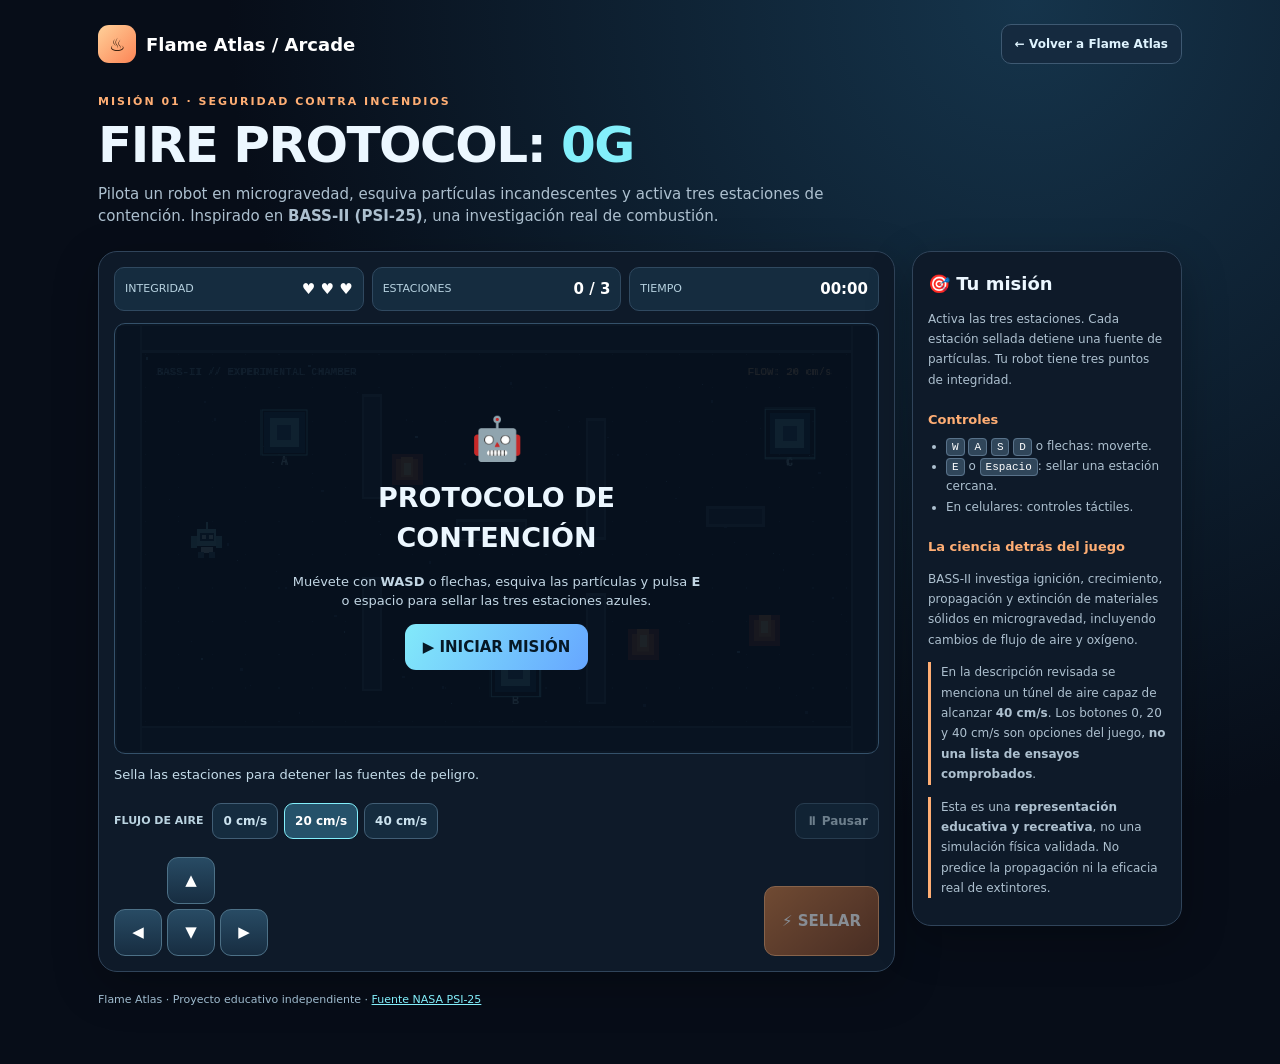
==== fire-protocol.html @ fd3fb76e "Add standalone Fire Protocol 0G pixel-art game inspired by BASS-II" ====
<!doctype html>
<html lang="es">
<head>
<meta charset="utf-8"><meta name="viewport" content="width=device-width,initial-scale=1">
<meta name="theme-color" content="#08121d">
<title>Fire Protocol: 0G · Flame Atlas</title>
<style>
:root{color-scheme:dark;--bg:#070d18;--p:#101e30;--border:#30445a;--c:#83effb;--o:#ffae74;--muted:#adc0cf}
*{box-sizing:border-box}body{margin:0;color:#ecf7ff;font:15px/1.5 system-ui,-apple-system,Segoe UI,sans-serif;background:radial-gradient(ellipse at 80% 0%,#15344b,#070d18 55%)}
button,a{font:inherit}button{cursor:pointer}a{color:var(--c)}button:focus-visible,a:focus-visible{outline:3px solid var(--c);outline-offset:3px}
.wrap{max-width:1120px;margin:auto;padding:24px 18px 55px}.top{display:flex;align-items:center;justify-content:space-between;gap:14px;flex-wrap:wrap;margin-bottom:30px}
.brand{font-weight:900;font-size:18px;text-decoration:none;color:#fff}.brand b{display:inline-grid;place-items:center;width:38px;height:38px;margin-right:10px;border-radius:11px;background:linear-gradient(135deg,#ffd19a,#fc8455);color:#241306}
.back,.secondary{border:1px solid #3e5972;border-radius:10px;background:#152a3f;color:#dff4ff;text-decoration:none;font-size:12px;font-weight:750;padding:10px 13px}
.eyebrow{font-size:11px;color:var(--o);letter-spacing:2px;font-weight:800;text-transform:uppercase}
h1{font-size:clamp(31px,4.5vw,50px);letter-spacing:-1.5px;line-height:1.1;margin:7px 0 10px}h1 span{color:var(--c)}
.lead{color:var(--muted);max-width:780px;margin:0 0 23px}
.layout{display:grid;grid-template-columns:minmax(0,1fr) 270px;gap:17px;align-items:start}
.panel{background:#0e1a29;border:1px solid var(--border);border-radius:19px;padding:15px;box-shadow:0 14px 45px #0004;min-width:0}
.hud{display:grid;grid-template-columns:repeat(3,minmax(0,1fr));gap:8px;margin-bottom:12px}.stat{display:flex;justify-content:space-between;gap:7px;align-items:center;border:1px solid #304960;background:#152c3f;border-radius:10px;padding:10px;font-size:11px;color:#b6d1df}.stat strong{font-size:15px;color:#fff}
.frame{position:relative;background:#070f1a;border-radius:11px;border:1px solid #34516a;overflow:hidden}
canvas{display:block;width:100%;height:auto;aspect-ratio:16/9;image-rendering:pixelated;touch-action:none}
.overlay{position:absolute;inset:0;display:grid;place-items:center;text-align:center;padding:16px;background:#06101de8;z-index:3}.overlay[hidden]{display:none}.overlay>div{max-width:410px}
.overlay h2{font-size:clamp(19px,3.3vw,27px);margin:8px 0}.overlay p{font-size:13px;color:#c2d6e4}
.robot{font-size:42px}.primary{border:0;border-radius:11px;background:linear-gradient(120deg,#82eafa,#66a6ff);font-weight:900;color:#061825;padding:12px 18px}
.status{min-height:24px;margin:11px 0 5px;font-size:13px;color:#c4dcea}
.toolbar{display:flex;justify-content:space-between;gap:12px;flex-wrap:wrap;margin-top:14px}.toolbar>div{display:flex;align-items:center;gap:6px;flex-wrap:wrap}.toolbar b{font-size:11px;margin-right:3px;color:#bad3e0}
.preset{border:1px solid #415e75;border-radius:9px;color:#cce3ef;background:#152c3f;font-size:12px;padding:8px 10px;font-weight:750}
.preset[aria-pressed="true"]{border-color:var(--c);background:#25526a;color:#fff}
.preset:disabled{opacity:.5}
.controls{display:flex;align-items:end;justify-content:space-between;gap:12px;margin-top:18px}
.pad{display:grid;grid-template-columns:repeat(3,48px);grid-template-rows:repeat(2,47px);gap:5px}.pad button,.seal{border:1px solid #4d7187;border-radius:11px;color:#fff;background:linear-gradient(#284b64,#172d41);font-weight:900;touch-action:none;user-select:none;-webkit-user-select:none}
.pad button.pressed{background:#327790}.pad [data-dir=up]{grid-column:2;grid-row:1}.pad [data-dir=left]{grid-column:1;grid-row:2}.pad [data-dir=down]{grid-column:2;grid-row:2}.pad [data-dir=right]{grid-column:3;grid-row:2}
.seal{width:115px;height:70px;background:linear-gradient(140deg,#d17b3d,#81401f);border-color:#fdab6e}.seal:disabled{opacity:.5}
.info h2{font-size:18px;margin:3px 0 11px}.info h3{font-size:13px;color:var(--o);margin:20px 0 5px}.info p,.info li{font-size:12px;color:var(--muted);line-height:1.7}.info ul{padding-left:18px;margin:6px 0}
kbd{background:#30465a;padding:2px 5px;border-radius:4px;border:1px solid #59728a;color:#fff;font:11px monospace}
.caution{border-left:3px solid var(--o);padding-left:10px}
footer{font-size:11px;color:#9fbbce;margin-top:20px}
dialog{width:min(92vw,560px);background:linear-gradient(160deg,#163249,#0b1b2b);border:1px solid #4a6881;border-radius:20px;box-shadow:0 20px 80px #000c;color:white;padding:26px;max-height:90vh;overflow:auto}
dialog::backdrop{background:#010611da}dialog h2{font-size:26px;margin:9px 0}dialog h3{font-size:15px;color:var(--c);margin:17px 0 6px}dialog p{font-size:13px;color:#c8dce8;line-height:1.65}
.tag{display:inline-block;background:#174f4b;border:1px solid #398d85;border-radius:8px;padding:5px 9px;color:#a4f2db;font-size:11px;font-weight:850}
.results{display:flex;flex-wrap:wrap;gap:7px;margin:14px 0}.results b{font-size:12px;border:1px solid #435f73;border-radius:9px;padding:8px 11px}
.actions{display:flex;flex-wrap:wrap;gap:8px;margin-top:20px}.actions a{border:1px solid #516e82;border-radius:10px;text-decoration:none;padding:10px 13px;font-size:12px;font-weight:750}
.disclaimer{font-size:11px!important;color:#9db7c7!important}
@media(max-width:870px){.layout{grid-template-columns:1fr}.info{display:block}}
@media(max-width:520px){.wrap{padding:15px 9px 30px}.panel{padding:8px;border-radius:11px}.stat{padding:7px;flex-wrap:wrap;font-size:10px}.stat strong{font-size:13px}.hud{gap:5px}.pad{grid-template-columns:repeat(3,45px);grid-template-rows:repeat(2,44px)}.seal{width:100px}.overlay p{font-size:11px}.overlay h2{font-size:20px}}
</style>
</head>
<body><div class="wrap">
<header class="top"><a class="brand" href="index.html"><b>♨</b>Flame Atlas / Arcade</a><a class="back" href="index.html#inicio">← Volver a Flame Atlas</a></header>
<div class="eyebrow">Misión 01 · Seguridad contra incendios</div>
<h1>FIRE PROTOCOL: <span>0G</span></h1>
<p class="lead">Pilota un robot en microgravedad, esquiva partículas incandescentes y activa tres estaciones de contención. Inspirado en <strong>BASS-II (PSI-25)</strong>, una investigación real de combustión.</p>
<div class="layout">
  <section class="panel" aria-label="Juego Fire Protocol 0G">
    <div class="hud"><div class="stat">INTEGRIDAD <strong id="hp">♥ ♥ ♥</strong></div><div class="stat">ESTACIONES <strong id="count">0 / 3</strong></div><div class="stat">TIEMPO <strong id="timer">00:00</strong></div></div>
    <div class="frame">
      <canvas id="scene" width="640" height="360" role="img" aria-label="Mapa pixel art de una cámara espacial con estaciones, robot y peligros"></canvas>
      <div class="overlay" id="intro"><div><div class="robot" aria-hidden="true">🤖</div><h2>PROTOCOLO DE CONTENCIÓN</h2><p>Muévete con <b>WASD</b> o flechas, esquiva las partículas y pulsa <b>E</b> o espacio para sellar las tres estaciones azules.</p><button class="primary" id="start">▶ INICIAR MISIÓN</button></div></div>
      <div class="overlay" id="pauseScreen" hidden><div><h2>MISIÓN EN PAUSA</h2><p>Tu robot está a salvo mientras decides la próxima ruta.</p><button class="primary" id="resume">▶ CONTINUAR</button></div></div>
    </div>
    <p class="status" id="message" role="status" aria-live="polite">Busca las estaciones luminosas.</p>
    <div class="toolbar"><div><b>FLUJO DE AIRE</b><button class="preset" data-flow="0" aria-pressed="false">0 cm/s</button><button class="preset" data-flow="20" aria-pressed="true">20 cm/s</button><button class="preset" data-flow="40" aria-pressed="false">40 cm/s</button></div><button class="preset" id="pauseButton" disabled>⏸ Pausar</button></div>
    <div class="controls"><div class="pad" aria-label="Controles de movimiento"><button data-dir="up" aria-label="Arriba">▲</button><button data-dir="left" aria-label="Izquierda">◀</button><button data-dir="down" aria-label="Abajo">▼</button><button data-dir="right" aria-label="Derecha">▶</button></div><button class="seal" id="sealButton" disabled>⚡ SELLAR</button></div>
  </section>
  <aside class="panel info">
    <h2>🎯 Tu misión</h2><p>Activa las tres estaciones. Cada estación sellada detiene una fuente de partículas. Tu robot tiene tres puntos de integridad.</p>
    <h3>Controles</h3><ul><li><kbd>W</kbd> <kbd>A</kbd> <kbd>S</kbd> <kbd>D</kbd> o flechas: moverte.</li><li><kbd>E</kbd> o <kbd>Espacio</kbd>: sellar una estación cercana.</li><li>En celulares: controles táctiles.</li></ul>
    <h3>La ciencia detrás del juego</h3><p>BASS-II investiga ignición, crecimiento, propagación y extinción de materiales sólidos en microgravedad, incluyendo cambios de flujo de aire y oxígeno.</p>
    <p class="caution">En la descripción revisada se menciona un túnel de aire capaz de alcanzar <strong>40 cm/s</strong>. Los botones 0, 20 y 40 cm/s son opciones del juego, <strong>no una lista de ensayos comprobados</strong>.</p>
    <p class="caution">Esta es una <strong>representación educativa y recreativa</strong>, no una simulación física validada. No predice la propagación ni la eficacia real de extintores.</p>
  </aside>
</div>
<footer>Flame Atlas · Proyecto educativo independiente · <a href="https://psi.nasa.gov/physci/repo/data/investigations/PSI-25" target="_blank" rel="noopener noreferrer">Fuente NASA PSI-25</a></footer>
</div>
<dialog id="endCard" aria-labelledby="endTitle">
  <span class="tag">INVESTIGACIÓN DE BASE · NASA PSI-25</span>
  <h2 id="endTitle">¡Misión completada!</h2><p id="endMessage"></p><div class="results" id="stats"></div>
  <h3>🔬 BASS-II · Burning and Suppression of Solids – II</h3>
  <p id="objective">BASS-II estudia ignición, crecimiento, propagación y extinción de sólidos en microgravedad.</p>
  <h3>Condiciones documentadas</h3><p id="conditions">Las pruebas investigan el flujo de aire, la concentración de oxígeno y las características de los materiales.</p>
  <p class="disclaimer">Los comportamientos del juego son ilustrativos. Los textos científicos proceden de la ficha del proyecto, no de resultados numéricos de pruebas individuales.</p>
  <div class="actions"><button class="primary" id="again">↻ JUGAR DE NUEVO</button><a href="index.html#biblioteca">Biblioteca</a><a href="https://psi.nasa.gov/physci/repo/data/investigations/PSI-25" target="_blank" rel="noopener noreferrer">Investigación NASA ↗</a></div>
</dialog>
<script>
"use strict";
(()=>{
const $=id=>document.getElementById(id), canvas=$("scene"), c=canvas.getContext("2d"); c.imageSmoothingEnabled=false;
const stations=[{x:142,y:91,label:"A"},{x:336,y:292,label:"B"},{x:566,y:92,label:"C"}];
const vents=[{x:245,y:122,station:0},{x:443,y:269,station:1},{x:545,y:257,station:2}];
const walls=[
  {x:0,y:0,w:640,h:24},{x:0,y:337,w:640,h:23},{x:0,y:0,w:23,h:360},{x:617,y:0,w:23,h:360},
  {x:207,y:59,w:17,h:88},{x:207,y:212,w:17,h:96},
  {x:395,y:79,w:17,h:102},{x:395,y:226,w:17,h:93},
  {x:286,y:164,w:60,h:18},{x:496,y:153,w:49,h:17}
];
const stars=Array.from({length:75},(_,i)=>({x:26+(i*139)%586,y:28+(i*97)%306}));
const keys={up:false,down:false,left:false,right:false};
const keyMap={arrowup:"up",w:"up",arrowdown:"down",s:"down",arrowleft:"left",a:"left",arrowright:"right",d:"right"};
let mode="ready", flow=20, player, sealed, particles, hp, elapsed, immunity, spawnTick, last=0, frame=0, until=0;
function reset(){
 player={x:77,y:182,vx:0,vy:0};sealed=[false,false,false];particles=[];hp=3;elapsed=0;immunity=0;spawnTick=0;until=0;
 for(const key in keys)keys[key]=false;
 document.querySelectorAll("[data-dir]").forEach(b=>b.classList.remove("pressed"));
 updateHud();$("message").textContent="Sella las estaciones para detener las fuentes de peligro.";
}
function updateHud(){
 $("hp").textContent=("♥ ".repeat(hp)+"♡ ".repeat(3-hp)).trim();
 $("count").textContent=sealed.filter(Boolean).length+" / 3";
 const secs=Math.floor(elapsed/60);$("timer").textContent=String(Math.floor(secs/60)).padStart(2,"0")+":"+String(secs%60).padStart(2,"0");
}
function notify(s){$("message").textContent=s;until=elapsed+170;}
function begin(){
 reset();mode="playing";$("intro").hidden=true;$("pauseScreen").hidden=true;
 $("pauseButton").disabled=false;$("pauseButton").textContent="⏸ Pausar";$("sealButton").disabled=false;
 if($("endCard").open)$("endCard").close();
}
function togglePause(){
 if(mode==="playing"){mode="paused";$("pauseScreen").hidden=false;$("pauseButton").textContent="▶ Continuar";for(const key in keys)keys[key]=false;}
 else if(mode==="paused"){mode="playing";$("pauseScreen").hidden=true;$("pauseButton").textContent="⏸ Pausar";}
}
function nearest(){
 let idx=-1,best=1e9;
 stations.forEach((s,i)=>{if(sealed[i])return;const d=Math.hypot(player.x-s.x,player.y-s.y);if(d<best){idx=i;best=d;}});
 return best<38?idx:-1;
}
function activate(){
 if(mode!=="playing")return;
 const i=nearest();if(i<0){notify("Acércate a una estación azul y vuelve a pulsar SELLAR.");return;}
 sealed[i]=true;particles=particles.filter(p=>p.from!==i);
 notify("¡Estación "+stations[i].label+" sellada! Ya no genera partículas.");
 updateHud();if(sealed.every(Boolean))finish(true);
}
function finish(won){
 mode=won?"won":"lost";$("pauseButton").disabled=true;$("sealButton").disabled=true;
 $("endTitle").textContent=won?"¡Protocolo completado!":"Robot fuera de servicio";
 $("endMessage").textContent=won?"Has activado las tres estaciones y controlado las fuentes de peligro.":"La integridad del robot llegó a cero. Puedes volver a intentarlo, cambiar tu ruta y ajustar el flujo.";
 $("stats").replaceChildren();
 ["Estaciones "+sealed.filter(Boolean).length+"/3","Tiempo "+$("timer").textContent,"Integridad "+hp+"/3"].forEach(t=>{const b=document.createElement("b");b.textContent=t;$("stats").append(b);});
 $("endCard").showModal();
}
function touchesWall(x,y,r){
 return walls.some(w=>{const px=Math.max(w.x,Math.min(x,w.x+w.w)),py=Math.max(w.y,Math.min(y,w.y+w.h));return Math.hypot(x-px,y-py)<r;});
}
function hit(){
 if(immunity>0)return;
 hp--;immunity=115;notify("¡Daño! Esquiva las partículas naranja.");
 if(hp<=0){hp=0;updateHud();finish(false);}
}
function generate(){
 vents.forEach(v=>{if(sealed[v.station]||particles.length>=90)return;
 const a=Math.random()*6.283,speed=.4+Math.random()*.7;
 particles.push({x:v.x,y:v.y,vx:Math.cos(a)*speed,vy:Math.sin(a)*speed,t:170+Math.random()*80,from:v.station,r:2+Math.random()*2});
 });
}
function tick(dt){
 if(mode!=="playing")return;
 elapsed+=dt;frame+=dt;immunity=Math.max(0,immunity-dt);
 const ax=Number(keys.right)-Number(keys.left),ay=Number(keys.down)-Number(keys.up),norm=Math.hypot(ax,ay)||1;
 player.vx+=ax/norm*.38*dt;player.vy+=ay/norm*.38*dt;
 player.vx*=Math.pow(.90,dt);player.vy*=Math.pow(.90,dt);
 const v=Math.hypot(player.vx,player.vy);
 if(v>3.7){player.vx*=3.7/v;player.vy*=3.7/v;}
 const nx=player.x+player.vx*dt,ny=player.y+player.vy*dt;
 if(!touchesWall(nx,player.y,9))player.x=nx;else player.vx*=-.12;
 if(!touchesWall(player.x,ny,9))player.y=ny;else player.vy*=-.12;
 spawnTick+=dt;if(spawnTick>=29){spawnTick-=29;generate();}
 const drift=flow/40;
 particles=particles.filter(p=>p.t>0);
 particles.forEach(p=>{
   p.vx=Math.min(2.4,p.vx+drift*.005*dt);
   let nx=p.x+(p.vx+drift*.58)*dt,ny=p.y+p.vy*dt;
   if(touchesWall(nx,p.y,3)){p.vx*=-.65;nx=p.x;}
   if(touchesWall(p.x,ny,3)){p.vy*=-.65;ny=p.y;}
   p.x=nx;p.y=ny;p.t-=dt;
   if(Math.hypot(p.x-player.x,p.y-player.y)<10+p.r)hit();
 });
 vents.forEach(v=>{if(!sealed[v.station]&&Math.hypot(v.x-player.x,v.y-player.y)<18)hit();});
 if(until<elapsed)$("message").textContent=nearest()>=0?"Estación al alcance. Pulsa E o SELLAR.":"Muévete hacia las estaciones azules; evita las partículas naranja.";
 updateHud();
}
function rect(x,y,w,h,color){c.fillStyle=color;c.fillRect(Math.round(x),Math.round(y),w,h);}
function txt(s,x,y,size,color,align="left"){c.font="bold "+size+"px monospace";c.textAlign=align;c.fillStyle=color;c.fillText(s,x,y);}
function render(){
 rect(0,0,640,360,"#071421");
 stars.forEach((s,i)=>rect(s.x,s.y,i%3===0?2:1,i%3===0?2:1,i%4===0?"#5d91b3":"#2d516d"));
 for(let x=25;x<619;x+=28)for(let y=25;y<339;y+=28)rect(x,y,1,1,"#264254");
 walls.forEach(w=>{rect(w.x,w.y,w.w,w.h,"#476178");rect(w.x+2,w.y+2,Math.max(1,w.w-4),Math.max(1,w.h-4),"#253a4e");});
 vents.forEach((v,i)=>{
   rect(v.x-13,v.y-13,26,26,sealed[i]?"#285749":"#843c2b");
   rect(v.x-9,v.y-9,18,18,sealed[i]?"#48a48a":"#d56a39");
   if(!sealed[i]){
    const pulse=Math.sin(frame*.14+i)*3;
    rect(v.x-5,v.y-10-pulse,10,16+pulse,"#f29a49");
    rect(v.x-3,v.y-5-pulse,6,10,"#ffe18d");
   }else txt("✓",v.x,v.y+5,17,"#b8ffdc","center");
 });
 particles.forEach(p=>{
   rect(p.x,p.y,p.r,p.r,p.t<45?"#c97847":"#ffd18a");
   if(p.t>45)rect(p.x-3,p.y+1,2,2,"#ed7547");
 });
 stations.forEach((s,i)=>{
   const done=sealed[i],glow=Math.sin(frame*.07+i)*2;
   rect(s.x-17,s.y-17,34,34,done?"#265b4c":"#1b4b6b");
   rect(s.x-12,s.y-12,24,24,done?"#5dac89":"#71d8ee");
   rect(s.x-6,s.y-6,12,12,done?"#236d56":"#2b7198");
   txt(done?"✓":s.label,s.x,s.y+27,10,done?"#94e7b5":"#b9f4ff","center");
   if(!done){c.strokeStyle="#6cd9ec";c.lineWidth=1;c.strokeRect(s.x-19-glow,s.y-19-glow,38+2*glow,38+2*glow);}
 });
 const x=Math.round(player.x),y=Math.round(player.y);
 if(immunity===0||Math.floor(frame/6)%2===0){
   rect(x-10,y-11,20,22,"#071923");rect(x-8,y-10,16,14,"#8bdbe6");
   rect(x-6,y-7,12,7,"#193e59");rect(x-4,y-5,3,3,"#d6fdff");rect(x+2,y-5,3,3,"#d6fdff");
   rect(x-5,y+5,10,5,"#d3f0f4");rect(x-13,y-4,5,10,"#70c8d1");rect(x+8,y-4,5,10,"#70c8d1");
   rect(x-7,y+9,5,5,"#407796");rect(x+2,y+9,5,5,"#407796");rect(x-1,y-16,2,6,"#89e0ef");
   if(Math.hypot(player.vx,player.vy)>1.2)rect(x-player.vx*4,y-player.vy*3+8,4,4,"#ffbd73");
 }
 txt("BASS-II // EXPERIMENTAL CHAMBER",35,43,9,"#78b1cb");
 txt("FLOW: "+flow+" cm/s",601,43,9,"#ffd196","right");
}
function animation(timestamp){
 const dt=last?Math.min((timestamp-last)/16.667,2):1;last=timestamp;
 tick(dt);render();requestAnimationFrame(animation);
}
$("start").addEventListener("click",begin);
$("again").addEventListener("click",begin);
$("resume").addEventListener("click",togglePause);
$("pauseButton").addEventListener("click",togglePause);
$("sealButton").addEventListener("click",activate);
document.querySelectorAll("[data-flow]").forEach(b=>b.addEventListener("click",()=>{
 flow=Number(b.dataset.flow);document.querySelectorAll("[data-flow]").forEach(a=>a.setAttribute("aria-pressed",String(a===b)));
 if(mode==="playing")notify("Flujo ilustrativo: "+flow+" cm/s. Cambia la deriva de partículas.");
}));
document.addEventListener("keydown",e=>{
 const k=e.key.toLowerCase(),dir=keyMap[k];
 if(dir){if(mode==="playing")keys[dir]=true;e.preventDefault();}
 if((k==="e"||k===" ")&&mode==="playing"){e.preventDefault();if(!e.repeat)activate();}
});
document.addEventListener("keyup",e=>{const dir=keyMap[e.key.toLowerCase()];if(dir){keys[dir]=false;e.preventDefault();}});
document.querySelectorAll("[data-dir]").forEach(b=>{
 const dir=b.dataset.dir;
 b.addEventListener("pointerdown",e=>{e.preventDefault();keys[dir]=true;b.classList.add("pressed");b.setPointerCapture?.(e.pointerId);});
 const release=()=>{keys[dir]=false;b.classList.remove("pressed");};
 ["pointerup","pointercancel","lostpointercapture"].forEach(name=>b.addEventListener(name,release));
});
window.addEventListener("blur",()=>{for(const k in keys)keys[k]=false;if(mode==="playing")togglePause();});
document.addEventListener("visibilitychange",()=>{if(document.hidden&&mode==="playing")togglePause();});
$("endCard").addEventListener("cancel",e=>e.preventDefault());
fetch("data/investigaciones.json").then(r=>{if(!r.ok)throw Error("Data unavailable");return r.json();}).then(data=>{
 const study=data.find(s=>s.id==="PSI-25");
 if(!study)return;
 const a=study.atributos||{};
 if(a.objetivos?.text)$("objective").textContent=a.objetivos.text;
 if(a.condiciones_prueba?.text)$("conditions").textContent=a.condiciones_prueba.text;
}).catch(()=>{});
reset();requestAnimationFrame(animation);
})();
</script>
</body></html>
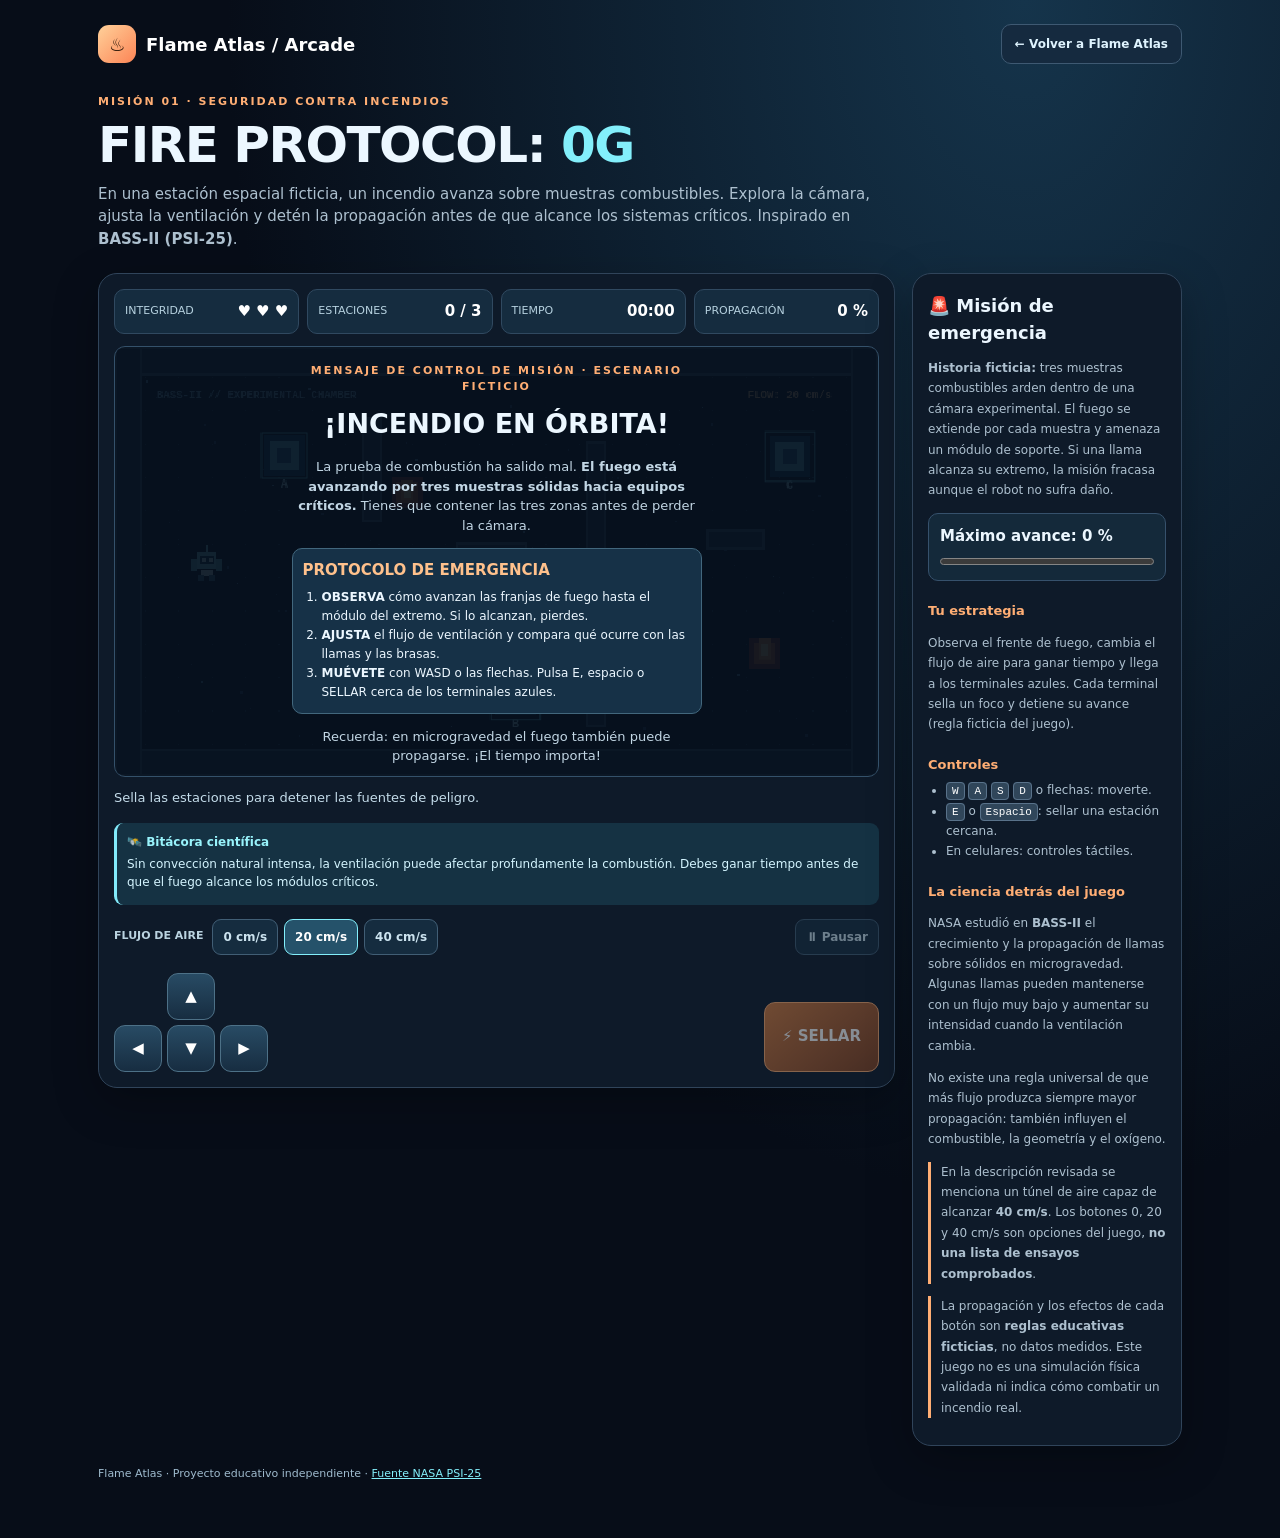
==== commit 41336cc2: "Explain science, mission story, instructions and fire danger in Fire Protocol" ====
--- a/fire-protocol.html
+++ b/fire-protocol.html
@@ -16,7 +16,7 @@
 .lead{color:var(--muted);max-width:780px;margin:0 0 23px}
 .layout{display:grid;grid-template-columns:minmax(0,1fr) 270px;gap:17px;align-items:start}
 .panel{background:#0e1a29;border:1px solid var(--border);border-radius:19px;padding:15px;box-shadow:0 14px 45px #0004;min-width:0}
-.hud{display:grid;grid-template-columns:repeat(3,minmax(0,1fr));gap:8px;margin-bottom:12px}.stat{display:flex;justify-content:space-between;gap:7px;align-items:center;border:1px solid #304960;background:#152c3f;border-radius:10px;padding:10px;font-size:11px;color:#b6d1df}.stat strong{font-size:15px;color:#fff}
+.hud{display:grid;grid-template-columns:repeat(4,minmax(0,1fr));gap:8px;margin-bottom:12px}.stat{display:flex;justify-content:space-between;gap:7px;align-items:center;border:1px solid #304960;background:#152c3f;border-radius:10px;padding:10px;font-size:11px;color:#b6d1df}.stat strong{font-size:15px;color:#fff}
 .frame{position:relative;background:#070f1a;border-radius:11px;border:1px solid #34516a;overflow:hidden}
 canvas{display:block;width:100%;height:auto;aspect-ratio:16/9;image-rendering:pixelated;touch-action:none}
 .overlay{position:absolute;inset:0;display:grid;place-items:center;text-align:center;padding:16px;background:#06101de8;z-index:3}.overlay[hidden]{display:none}.overlay>div{max-width:410px}
@@ -43,31 +43,56 @@
 .disclaimer{font-size:11px!important;color:#9db7c7!important}
 @media(max-width:870px){.layout{grid-template-columns:1fr}.info{display:block}}
 @media(max-width:520px){.wrap{padding:15px 9px 30px}.panel{padding:8px;border-radius:11px}.stat{padding:7px;flex-wrap:wrap;font-size:10px}.stat strong{font-size:13px}.hud{gap:5px}.pad{grid-template-columns:repeat(3,45px);grid-template-rows:repeat(2,44px)}.seal{width:100px}.overlay p{font-size:11px}.overlay h2{font-size:20px}}
+
+.brief{background:#163147;border:1px solid #42677d;border-radius:10px;padding:10px;text-align:left;margin:11px 0}
+.brief strong{color:#ffc18c}.brief ol{margin:6px 0 0;padding-left:19px}.brief li{font-size:12px;line-height:1.6}
+.science-log{background:#153243;border-left:3px solid #82eafa;border-radius:9px;padding:10px;margin:11px 0;font-size:12px;color:#d4f5ff}
+.science-log b{color:#99f4fc}.science-log p{margin:4px 0}
+.fire-progress{border:1px solid #36516c;background:#14293a;border-radius:10px;padding:11px;margin:12px 0}
+.fire-progress meter{display:block;width:100%;height:15px;margin-top:7px;accent-color:#fa875b}
+@media(max-width:520px){.hud{grid-template-columns:repeat(2,minmax(0,1fr))}.overlay{align-items:start;overflow:auto}.overlay>div{margin:auto}.brief li{font-size:11px}}
 </style>
 </head>
 <body><div class="wrap">
 <header class="top"><a class="brand" href="index.html"><b>♨</b>Flame Atlas / Arcade</a><a class="back" href="index.html#inicio">← Volver a Flame Atlas</a></header>
 <div class="eyebrow">Misión 01 · Seguridad contra incendios</div>
 <h1>FIRE PROTOCOL: <span>0G</span></h1>
-<p class="lead">Pilota un robot en microgravedad, esquiva partículas incandescentes y activa tres estaciones de contención. Inspirado en <strong>BASS-II (PSI-25)</strong>, una investigación real de combustión.</p>
+<p class="lead">En una estación espacial ficticia, un incendio avanza sobre muestras combustibles. Explora la cámara, ajusta la ventilación y detén la propagación antes de que alcance los sistemas críticos. Inspirado en <strong>BASS-II (PSI-25)</strong>.</p>
 <div class="layout">
   <section class="panel" aria-label="Juego Fire Protocol 0G">
-    <div class="hud"><div class="stat">INTEGRIDAD <strong id="hp">♥ ♥ ♥</strong></div><div class="stat">ESTACIONES <strong id="count">0 / 3</strong></div><div class="stat">TIEMPO <strong id="timer">00:00</strong></div></div>
+    <div class="hud"><div class="stat">INTEGRIDAD <strong id="hp">♥ ♥ ♥</strong></div><div class="stat">ESTACIONES <strong id="count">0 / 3</strong></div><div class="stat">TIEMPO <strong id="timer">00:00</strong></div><div class="stat">PROPAGACIÓN <strong id="fireLevel">0 %</strong></div></div>
     <div class="frame">
       <canvas id="scene" width="640" height="360" role="img" aria-label="Mapa pixel art de una cámara espacial con estaciones, robot y peligros"></canvas>
-      <div class="overlay" id="intro"><div><div class="robot" aria-hidden="true">🤖</div><h2>PROTOCOLO DE CONTENCIÓN</h2><p>Muévete con <b>WASD</b> o flechas, esquiva las partículas y pulsa <b>E</b> o espacio para sellar las tres estaciones azules.</p><button class="primary" id="start">▶ INICIAR MISIÓN</button></div></div>
+      <div class="overlay" id="intro"><div>
+<div class="eyebrow">Mensaje de control de misión · Escenario ficticio</div>
+<h2>¡INCENDIO EN ÓRBITA!</h2>
+<p>La prueba de combustión ha salido mal. <strong>El fuego está avanzando por tres muestras sólidas hacia equipos críticos.</strong> Tienes que contener las tres zonas antes de perder la cámara.</p>
+<div class="brief"><strong>PROTOCOLO DE EMERGENCIA</strong><ol>
+<li><b>OBSERVA</b> cómo avanzan las franjas de fuego hasta el módulo del extremo. Si lo alcanzan, pierdes.</li>
+<li><b>AJUSTA</b> el flujo de ventilación y compara qué ocurre con las llamas y las brasas.</li>
+<li><b>MUÉVETE</b> con WASD o las flechas. Pulsa E, espacio o SELLAR cerca de los terminales azules.</li>
+</ol></div>
+<p>Recuerda: en microgravedad el fuego también puede propagarse. ¡El tiempo importa!</p>
+<button class="primary" id="start">▶ DESPLEGAR ROBOT</button>
+</div></div>
       <div class="overlay" id="pauseScreen" hidden><div><h2>MISIÓN EN PAUSA</h2><p>Tu robot está a salvo mientras decides la próxima ruta.</p><button class="primary" id="resume">▶ CONTINUAR</button></div></div>
     </div>
-    <p class="status" id="message" role="status" aria-live="polite">Busca las estaciones luminosas.</p>
+    <p class="status" id="message" role="status" aria-live="polite">Observa cómo avanzan los frentes de fuego.</p>
+<div class="science-log" aria-live="polite"><b>🛰️ Bitácora científica</b><p id="scienceText">Sin convección natural intensa, la ventilación puede afectar profundamente la combustión. Debes ganar tiempo antes de que el fuego alcance los módulos críticos.</p></div>
     <div class="toolbar"><div><b>FLUJO DE AIRE</b><button class="preset" data-flow="0" aria-pressed="false">0 cm/s</button><button class="preset" data-flow="20" aria-pressed="true">20 cm/s</button><button class="preset" data-flow="40" aria-pressed="false">40 cm/s</button></div><button class="preset" id="pauseButton" disabled>⏸ Pausar</button></div>
     <div class="controls"><div class="pad" aria-label="Controles de movimiento"><button data-dir="up" aria-label="Arriba">▲</button><button data-dir="left" aria-label="Izquierda">◀</button><button data-dir="down" aria-label="Abajo">▼</button><button data-dir="right" aria-label="Derecha">▶</button></div><button class="seal" id="sealButton" disabled>⚡ SELLAR</button></div>
   </section>
   <aside class="panel info">
-    <h2>🎯 Tu misión</h2><p>Activa las tres estaciones. Cada estación sellada detiene una fuente de partículas. Tu robot tiene tres puntos de integridad.</p>
+    <h2>🚨 Misión de emergencia</h2>
+<p><strong>Historia ficticia:</strong> tres muestras combustibles arden dentro de una cámara experimental. El fuego se extiende por cada muestra y amenaza un módulo de soporte. Si una llama alcanza su extremo, la misión fracasa aunque el robot no sufra daño.</p>
+<div class="fire-progress"><strong>Máximo avance: <span id="dangerPct">0 %</span></strong><meter id="dangerMeter" min="0" max="100" value="0">0%</meter></div>
+<h3>Tu estrategia</h3><p>Observa el frente de fuego, cambia el flujo de aire para ganar tiempo y llega a los terminales azules. Cada terminal sella un foco y detiene su avance (regla ficticia del juego).</p>
     <h3>Controles</h3><ul><li><kbd>W</kbd> <kbd>A</kbd> <kbd>S</kbd> <kbd>D</kbd> o flechas: moverte.</li><li><kbd>E</kbd> o <kbd>Espacio</kbd>: sellar una estación cercana.</li><li>En celulares: controles táctiles.</li></ul>
-    <h3>La ciencia detrás del juego</h3><p>BASS-II investiga ignición, crecimiento, propagación y extinción de materiales sólidos en microgravedad, incluyendo cambios de flujo de aire y oxígeno.</p>
+    <h3>La ciencia detrás del juego</h3>
+<p>NASA estudió en <strong>BASS-II</strong> el crecimiento y la propagación de llamas sobre sólidos en microgravedad. Algunas llamas pueden mantenerse con un flujo muy bajo y aumentar su intensidad cuando la ventilación cambia.</p>
+<p>No existe una regla universal de que más flujo produzca siempre mayor propagación: también influyen el combustible, la geometría y el oxígeno.</p>
     <p class="caution">En la descripción revisada se menciona un túnel de aire capaz de alcanzar <strong>40 cm/s</strong>. Los botones 0, 20 y 40 cm/s son opciones del juego, <strong>no una lista de ensayos comprobados</strong>.</p>
-    <p class="caution">Esta es una <strong>representación educativa y recreativa</strong>, no una simulación física validada. No predice la propagación ni la eficacia real de extintores.</p>
+    <p class="caution">La propagación y los efectos de cada botón son <strong>reglas educativas ficticias</strong>, no datos medidos. Este juego no es una simulación física validada ni indica cómo combatir un incendio real.</p>
   </aside>
 </div>
 <footer>Flame Atlas · Proyecto educativo independiente · <a href="https://psi.nasa.gov/physci/repo/data/investigations/PSI-25" target="_blank" rel="noopener noreferrer">Fuente NASA PSI-25</a></footer>
@@ -76,6 +101,7 @@
   <span class="tag">INVESTIGACIÓN DE BASE · NASA PSI-25</span>
   <h2 id="endTitle">¡Misión completada!</h2><p id="endMessage"></p><div class="results" id="stats"></div>
   <h3>🔬 BASS-II · Burning and Suppression of Solids – II</h3>
+<p><strong>¿Qué descubriste?</strong> La microgravedad no impide la propagación del fuego sobre sólidos. El flujo forzado de aire puede modificar las llamas, junto con el oxígeno y las propiedades del material. Tu experiencia fue recreativa, no una reproducción de los ensayos.</p>
   <p id="objective">BASS-II estudia ignición, crecimiento, propagación y extinción de sólidos en microgravedad.</p>
   <h3>Condiciones documentadas</h3><p id="conditions">Las pruebas investigan el flujo de aire, la concentración de oxígeno y las características de los materiales.</p>
   <p class="disclaimer">Los comportamientos del juego son ilustrativos. Los textos científicos proceden de la ficha del proyecto, no de resultados numéricos de pruebas individuales.</p>
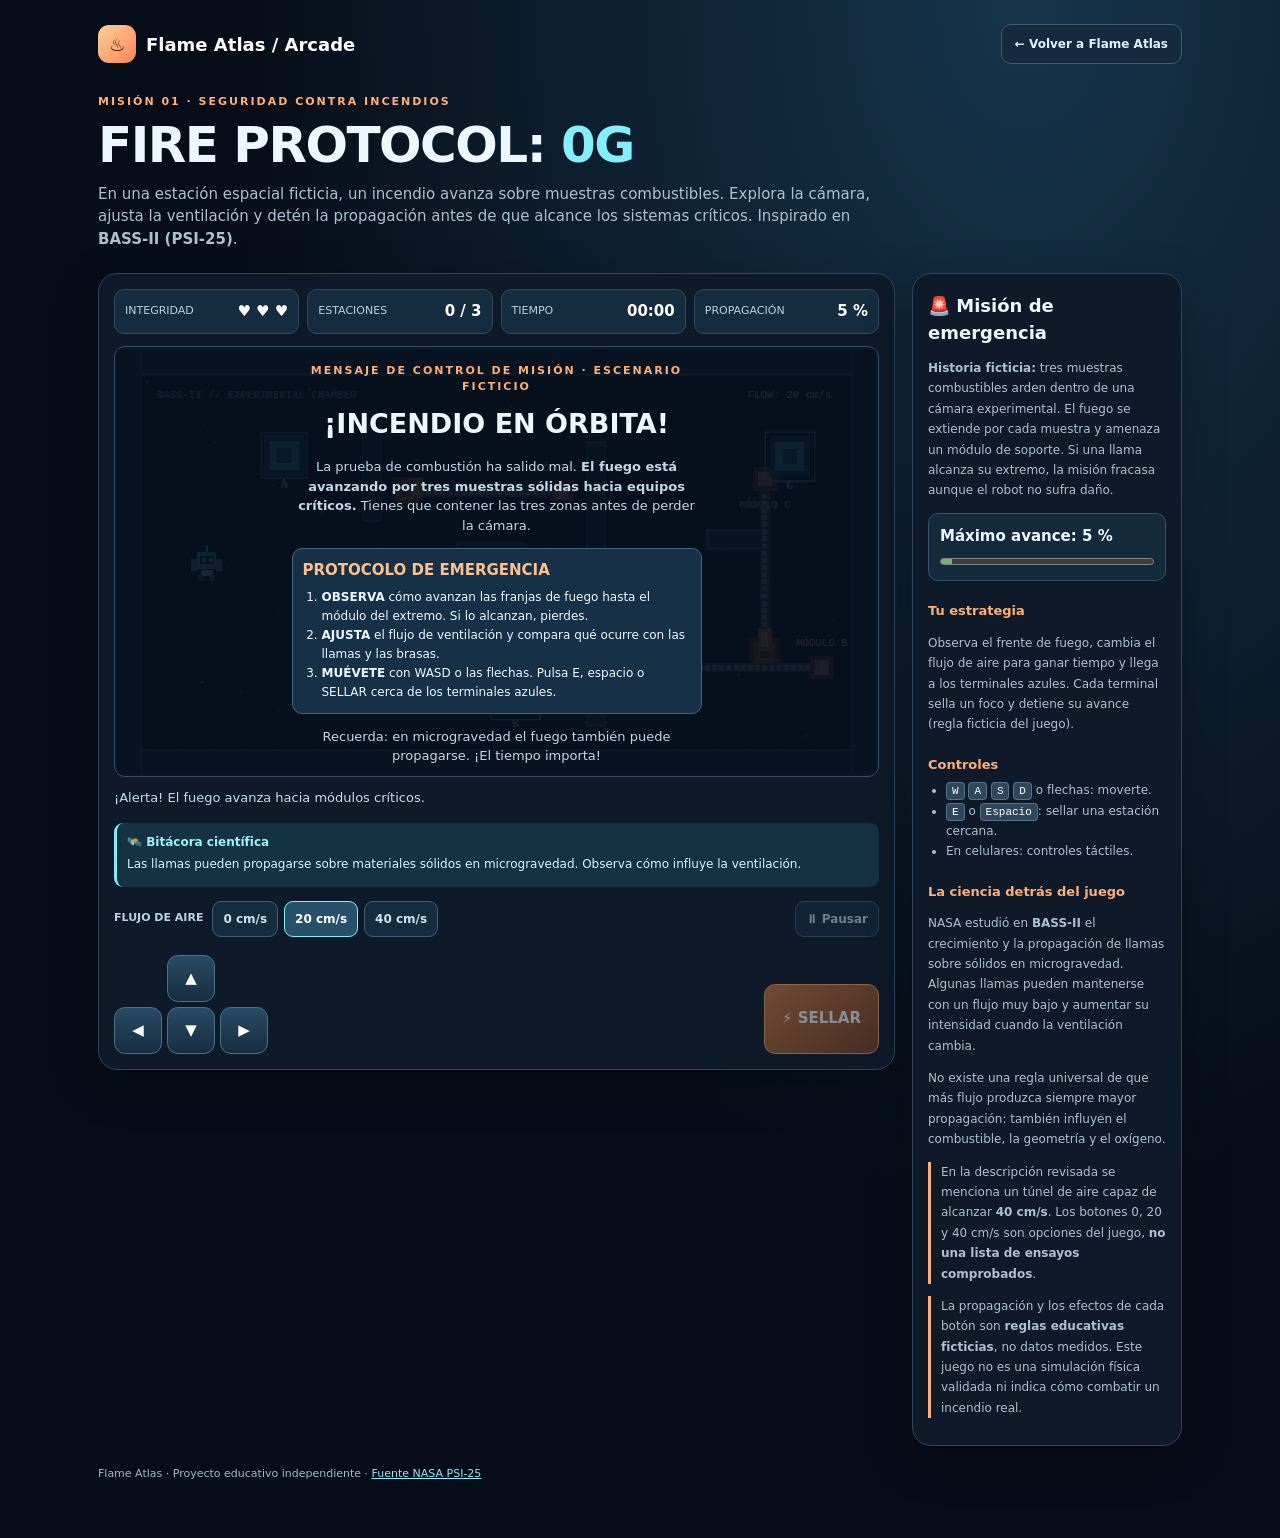
==== commit ca82bb63: "Add visible spreading flames, timed stakes and contextual science learning to BASS-II arcade" ====
--- a/fire-protocol.html
+++ b/fire-protocol.html
@@ -122,17 +122,20 @@
 const stars=Array.from({length:75},(_,i)=>({x:26+(i*139)%586,y:28+(i*97)%306}));
 const keys={up:false,down:false,left:false,right:false};
 const keyMap={arrowup:"up",w:"up",arrowdown:"down",s:"down",arrowleft:"left",a:"left",arrowright:"right",d:"right"};
-let mode="ready", flow=20, player, sealed, particles, hp, elapsed, immunity, spawnTick, last=0, frame=0, until=0;
+let mode="ready", flow=20, player, sealed, particles, hp, elapsed, immunity, spawnTick, last=0, frame=0, until=0, fronts, flowChanges=0;
+const tracks=[{x:245,y:122,dx:1,dy:0,len:130},{x:443,y:269,dx:1,dy:0,len:150},{x:545,y:257,dx:0,dy:-1,len:146}];
+const researchNotes=["BASS-II estudió la propagación de llamas sobre sólidos en microgravedad. La ausencia de gravedad no significa que la llama permanezca inmóvil.","El oxígeno, el combustible y la geometría también influyen: el flujo por sí solo no predice todo el comportamiento.","Las pruebas de microgravedad contribuyen a comprender la seguridad de las naves. La ventilación puede modificar la llama."];
 function reset(){
- player={x:77,y:182,vx:0,vy:0};sealed=[false,false,false];particles=[];hp=3;elapsed=0;immunity=0;spawnTick=0;until=0;
+ player={x:77,y:182,vx:0,vy:0};sealed=[false,false,false];fronts=[.05,.05,.05];flowChanges=0;particles=[];hp=3;elapsed=0;immunity=0;spawnTick=0;until=0;
  for(const key in keys)keys[key]=false;
  document.querySelectorAll("[data-dir]").forEach(b=>b.classList.remove("pressed"));
- updateHud();$("message").textContent="Sella las estaciones para detener las fuentes de peligro.";
+ updateHud();$("message").textContent="¡Alerta! El fuego avanza hacia módulos críticos.";$("scienceText").textContent="Las llamas pueden propagarse sobre materiales sólidos en microgravedad. Observa cómo influye la ventilación.";
 }
 function updateHud(){
  $("hp").textContent=("♥ ".repeat(hp)+"♡ ".repeat(3-hp)).trim();
  $("count").textContent=sealed.filter(Boolean).length+" / 3";
  const secs=Math.floor(elapsed/60);$("timer").textContent=String(Math.floor(secs/60)).padStart(2,"0")+":"+String(secs%60).padStart(2,"0");
+const risk=Math.round(100*Math.max(...fronts.map((v,i)=>sealed[i]?0:v)));$("fireLevel").textContent=risk+" %";$("dangerPct").textContent=risk+" %";$("dangerMeter").value=risk;
 }
 function notify(s){$("message").textContent=s;until=elapsed+170;}
 function begin(){
@@ -152,16 +155,16 @@
 function activate(){
  if(mode!=="playing")return;
  const i=nearest();if(i<0){notify("Acércate a una estación azul y vuelve a pulsar SELLAR.");return;}
- sealed[i]=true;particles=particles.filter(p=>p.from!==i);
- notify("¡Estación "+stations[i].label+" sellada! Ya no genera partículas.");
+ sealed[i]=true;particles=particles.filter(p=>p.from!==i);$("scienceText").textContent=researchNotes[i];
+ notify("¡Foco "+stations[i].label+" contenido! Su frente de fuego se detuvo.");
  updateHud();if(sealed.every(Boolean))finish(true);
 }
 function finish(won){
  mode=won?"won":"lost";$("pauseButton").disabled=true;$("sealButton").disabled=true;
  $("endTitle").textContent=won?"¡Protocolo completado!":"Robot fuera de servicio";
- $("endMessage").textContent=won?"Has activado las tres estaciones y controlado las fuentes de peligro.":"La integridad del robot llegó a cero. Puedes volver a intentarlo, cambiar tu ruta y ajustar el flujo.";
+ $("endMessage").textContent=won?"¡Contuviste los tres focos antes de que las llamas alcanzaran los sistemas críticos!":hp<=0?"El robot perdió su integridad. Esquiva las brasas y ensaya otra ruta.":"El frente de fuego alcanzó un módulo crítico. No basta con evitar partículas: debes actuar antes de que las llamas se propaguen.";
  $("stats").replaceChildren();
- ["Estaciones "+sealed.filter(Boolean).length+"/3","Tiempo "+$("timer").textContent,"Integridad "+hp+"/3"].forEach(t=>{const b=document.createElement("b");b.textContent=t;$("stats").append(b);});
+ ["Estaciones "+sealed.filter(Boolean).length+"/3","Tiempo "+$("timer").textContent,"Integridad "+hp+"/3","Cambios de flujo "+flowChanges].forEach(t=>{const b=document.createElement("b");b.textContent=t;$("stats").append(b);});
  $("endCard").showModal();
 }
 function touchesWall(x,y,r){
@@ -189,7 +192,11 @@
  const nx=player.x+player.vx*dt,ny=player.y+player.vy*dt;
  if(!touchesWall(nx,player.y,9))player.x=nx;else player.vx*=-.12;
  if(!touchesWall(player.x,ny,9))player.y=ny;else player.vy*=-.12;
- spawnTick+=dt;if(spawnTick>=29){spawnTick-=29;generate();}
+ // Velocidades deliberadamente ficticias: NO corresponden a resultados experimentales.
+const rates={0:.00016,20:.00028,40:.00043};
+fronts.forEach((v,i)=>{if(!sealed[i])fronts[i]=Math.min(1,v+rates[flow]*dt*(1+i*.04));});
+if(fronts.some((v,i)=>!sealed[i]&&v>=1)){updateHud();finish(false);return;}
+spawnTick+=dt;if(spawnTick>=29){spawnTick-=29;generate();}
  const drift=flow/40;
  particles=particles.filter(p=>p.t>0);
  particles.forEach(p=>{
@@ -201,7 +208,7 @@
    if(Math.hypot(p.x-player.x,p.y-player.y)<10+p.r)hit();
  });
  vents.forEach(v=>{if(!sealed[v.station]&&Math.hypot(v.x-player.x,v.y-player.y)<18)hit();});
- if(until<elapsed)$("message").textContent=nearest()>=0?"Estación al alcance. Pulsa E o SELLAR.":"Muévete hacia las estaciones azules; evita las partículas naranja.";
+ if(until<elapsed){const risk=Math.round(Math.max(...fronts.map((v,i)=>sealed[i]?0:v))*100);$("message").textContent=nearest()>=0?"¡Terminal al alcance! Pulsa E / SELLAR para detener ese foco.":risk>70?"¡PELIGRO! Las llamas se acercan a un equipo crítico.":"¡El fuego está avanzando! Controla el flujo y llega a las estaciones.";}
  updateHud();
 }
 function rect(x,y,w,h,color){c.fillStyle=color;c.fillRect(Math.round(x),Math.round(y),w,h);}
@@ -220,6 +227,20 @@
     rect(v.x-3,v.y-5-pulse,6,10,"#ffe18d");
    }else txt("✓",v.x,v.y+5,17,"#b8ffdc","center");
  });
+ // Frentes de llama que avanzan por materiales sólidos; visualización ilustrativa, no modelo físico.
+ tracks.forEach((t,i)=>{
+   const head=fronts[i]*t.len;
+   for(let d=0;d<=t.len;d+=6){const x=t.x+t.dx*d,y=t.y+t.dy*d,ash=d<=head;rect(x-4,y-4,8,8,ash?"#793e2a":"#526875");if(!ash)rect(x-2,y-2,4,4,"#a7c0b9");}
+   if(!sealed[i]){
+     const fx=t.x+t.dx*head,fy=t.y+t.dy*head,pulse=Math.round(Math.sin(frame*.2+i)*2);
+     rect(fx-6,fy-12-pulse,12,17+pulse,"#f38242");rect(fx-3,fy-9-pulse,6,11+pulse,"#ffd37b");
+   }
+   const ex=t.x+t.dx*t.len,ey=t.y+t.dy*t.len;
+   rect(ex-10,ey-10,20,20,sealed[i]?"#246a53":"#8d3434");
+   rect(ex-6,ey-6,12,12,sealed[i]?"#8ce1b8":"#ffb67e");
+   txt(sealed[i]?"✓":"!",ex,ey+4,13,"#fff","center");
+   txt("MÓDULO "+stations[i].label,ex,ey+(t.dx?-18:24),9,sealed[i]?"#9decc5":"#ffc6a7","center");
+ });
  particles.forEach(p=>{
    rect(p.x,p.y,p.r,p.r,p.t<45?"#c97847":"#ffd18a");
    if(p.t>45)rect(p.x-3,p.y+1,2,2,"#ed7547");
@@ -254,7 +275,9 @@
 $("sealButton").addEventListener("click",activate);
 document.querySelectorAll("[data-flow]").forEach(b=>b.addEventListener("click",()=>{
  flow=Number(b.dataset.flow);document.querySelectorAll("[data-flow]").forEach(a=>a.setAttribute("aria-pressed",String(a===b)));
- if(mode==="playing")notify("Flujo ilustrativo: "+flow+" cm/s. Cambia la deriva de partículas.");
+ if(mode==="playing"){flowChanges++;
+$("scienceText").textContent=flow===0?"En este juego, menos flujo hace más lento el avance. Sin embargo, BASS-II observó que algunas llamas persisten con flujo muy bajo: el riesgo no desaparece.":flow===20?"La ventilación modifica el transporte en este escenario. En ciencia real, la respuesta depende del oxígeno, material y orientación del flujo.":"BASS-II observó que algunas llamas tenues se intensifican al aumentar bruscamente el flujo. Las velocidades que ves aquí son ficticias.";
+notify("Ventilación ilustrativa: "+flow+" cm/s. ¡Observa los frentes!");}
 }));
 document.addEventListener("keydown",e=>{
  const k=e.key.toLowerCase(),dir=keyMap[k];
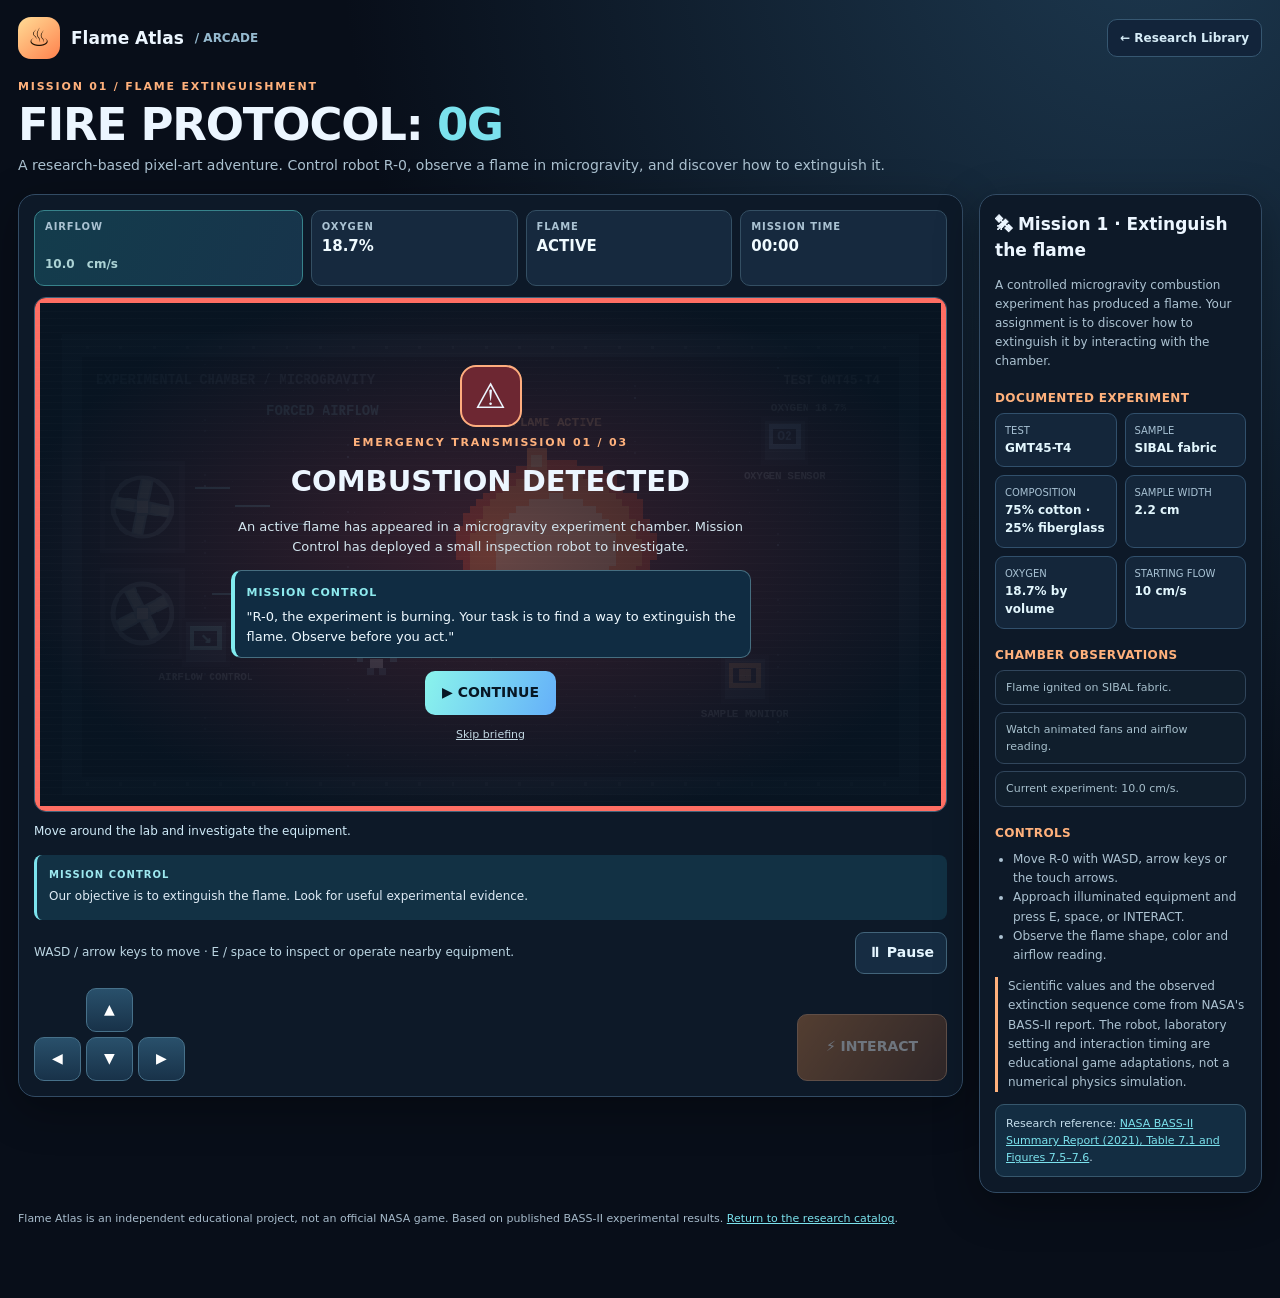
==== commit d39c650a: "Rebuild Fire Protocol with research-grounded flame extinction and playable investigation mission, En" ====
--- a/fire-protocol.html
+++ b/fire-protocol.html
@@ -1,307 +1,571 @@
 <!doctype html>
-<html lang="es">
+<html lang="en">
 <head>
-<meta charset="utf-8"><meta name="viewport" content="width=device-width,initial-scale=1">
-<meta name="theme-color" content="#08121d">
-<title>Fire Protocol: 0G · Flame Atlas</title>
+<meta charset="utf-8">
+<meta name="viewport" content="width=device-width, initial-scale=1">
+<meta name="theme-color" content="#080e19">
+<title>Fire Protocol: 0G | Flame Atlas</title>
 <style>
-:root{color-scheme:dark;--bg:#070d18;--p:#101e30;--border:#30445a;--c:#83effb;--o:#ffae74;--muted:#adc0cf}
-*{box-sizing:border-box}body{margin:0;color:#ecf7ff;font:15px/1.5 system-ui,-apple-system,Segoe UI,sans-serif;background:radial-gradient(ellipse at 80% 0%,#15344b,#070d18 55%)}
-button,a{font:inherit}button{cursor:pointer}a{color:var(--c)}button:focus-visible,a:focus-visible{outline:3px solid var(--c);outline-offset:3px}
-.wrap{max-width:1120px;margin:auto;padding:24px 18px 55px}.top{display:flex;align-items:center;justify-content:space-between;gap:14px;flex-wrap:wrap;margin-bottom:30px}
-.brand{font-weight:900;font-size:18px;text-decoration:none;color:#fff}.brand b{display:inline-grid;place-items:center;width:38px;height:38px;margin-right:10px;border-radius:11px;background:linear-gradient(135deg,#ffd19a,#fc8455);color:#241306}
-.back,.secondary{border:1px solid #3e5972;border-radius:10px;background:#152a3f;color:#dff4ff;text-decoration:none;font-size:12px;font-weight:750;padding:10px 13px}
-.eyebrow{font-size:11px;color:var(--o);letter-spacing:2px;font-weight:800;text-transform:uppercase}
-h1{font-size:clamp(31px,4.5vw,50px);letter-spacing:-1.5px;line-height:1.1;margin:7px 0 10px}h1 span{color:var(--c)}
-.lead{color:var(--muted);max-width:780px;margin:0 0 23px}
-.layout{display:grid;grid-template-columns:minmax(0,1fr) 270px;gap:17px;align-items:start}
-.panel{background:#0e1a29;border:1px solid var(--border);border-radius:19px;padding:15px;box-shadow:0 14px 45px #0004;min-width:0}
-.hud{display:grid;grid-template-columns:repeat(4,minmax(0,1fr));gap:8px;margin-bottom:12px}.stat{display:flex;justify-content:space-between;gap:7px;align-items:center;border:1px solid #304960;background:#152c3f;border-radius:10px;padding:10px;font-size:11px;color:#b6d1df}.stat strong{font-size:15px;color:#fff}
-.frame{position:relative;background:#070f1a;border-radius:11px;border:1px solid #34516a;overflow:hidden}
+:root{color-scheme:dark;--bg:#080e19;--panel:#101d2d;--border:#324b64;--text:#ecf6ff;--muted:#acc2d1;--cyan:#7be2ed;--orange:#ffb17c;--green:#8ee6bd;--violet:#bcb0f8}
+*{box-sizing:border-box}
+body{margin:0;min-height:100vh;background:radial-gradient(ellipse at 90% -10%,#1d3950 0,transparent 50%),var(--bg);font:14px/1.55 system-ui,-apple-system,"Segoe UI",sans-serif;color:var(--text)}
+button,input{font:inherit}button{cursor:pointer}a{color:var(--cyan)}
+button:focus-visible,a:focus-visible{outline:3px solid #8af2f8;outline-offset:3px}
+.wrap{max-width:1280px;margin:auto;padding:17px 18px 52px}
+.top{display:flex;justify-content:space-between;align-items:center;gap:12px;flex-wrap:wrap;margin-bottom:20px}
+.brand{display:flex;gap:11px;align-items:center;text-decoration:none;color:var(--text);font-size:17px;font-weight:800}
+.mark{width:42px;height:42px;background:linear-gradient(140deg,#ffdc96,#ff814d);border-radius:13px;display:grid;place-items:center;color:#201205;font-size:25px}
+.back{padding:9px 12px;border:1px solid #365771;background:#12243a;text-decoration:none;color:#d7edf8;border-radius:10px;font-weight:700;font-size:12px}
+.eyebrow{font:800 11px/1.5 system-ui;letter-spacing:1.8px;text-transform:uppercase;color:var(--orange)}
+h1{font-size:clamp(29px,4.1vw,45px);margin:4px 0 5px;letter-spacing:-1.2px;line-height:1.13}
+h1 span{color:var(--cyan)}
+.lead{color:var(--muted);margin:0 0 17px;max-width:970px}
+.layout{display:grid;grid-template-columns:minmax(0,1fr) 283px;gap:16px;align-items:start}
+.panel{min-width:0;background:#0d1928;border:1px solid var(--border);border-radius:17px;padding:15px;box-shadow:0 12px 45px #0005}
+.hud{display:grid;grid-template-columns:1.3fr 1fr 1fr 1fr;gap:8px;margin-bottom:11px}
+.readout{border:1px solid #344f63;background:#16293e;border-radius:10px;padding:8px 10px;min-width:0}
+.readout small{display:block;color:#aac2d2;font-size:10px;letter-spacing:.9px;font-weight:750}
+.readout strong{display:block;font-size:15px;color:#f0fbff;font-variant-numeric:tabular-nums;white-space:nowrap}
+.readout.air{background:linear-gradient(110deg,#133c4c,#17344b);border-color:#37838b}
+.readout.air strong{color:#97f9f2;font-size:clamp(23px,3.8vw,35px);line-height:1.22}
+.readout.air strong span{font-size:12px;color:#acd3d5}
+.gameframe{border:1px solid #40627a;position:relative;background:#061322;border-radius:12px;overflow:hidden}
 canvas{display:block;width:100%;height:auto;aspect-ratio:16/9;image-rendering:pixelated;touch-action:none}
-.overlay{position:absolute;inset:0;display:grid;place-items:center;text-align:center;padding:16px;background:#06101de8;z-index:3}.overlay[hidden]{display:none}.overlay>div{max-width:410px}
-.overlay h2{font-size:clamp(19px,3.3vw,27px);margin:8px 0}.overlay p{font-size:13px;color:#c2d6e4}
-.robot{font-size:42px}.primary{border:0;border-radius:11px;background:linear-gradient(120deg,#82eafa,#66a6ff);font-weight:900;color:#061825;padding:12px 18px}
-.status{min-height:24px;margin:11px 0 5px;font-size:13px;color:#c4dcea}
-.toolbar{display:flex;justify-content:space-between;gap:12px;flex-wrap:wrap;margin-top:14px}.toolbar>div{display:flex;align-items:center;gap:6px;flex-wrap:wrap}.toolbar b{font-size:11px;margin-right:3px;color:#bad3e0}
-.preset{border:1px solid #415e75;border-radius:9px;color:#cce3ef;background:#152c3f;font-size:12px;padding:8px 10px;font-weight:750}
-.preset[aria-pressed="true"]{border-color:var(--c);background:#25526a;color:#fff}
-.preset:disabled{opacity:.5}
-.controls{display:flex;align-items:end;justify-content:space-between;gap:12px;margin-top:18px}
-.pad{display:grid;grid-template-columns:repeat(3,48px);grid-template-rows:repeat(2,47px);gap:5px}.pad button,.seal{border:1px solid #4d7187;border-radius:11px;color:#fff;background:linear-gradient(#284b64,#172d41);font-weight:900;touch-action:none;user-select:none;-webkit-user-select:none}
-.pad button.pressed{background:#327790}.pad [data-dir=up]{grid-column:2;grid-row:1}.pad [data-dir=left]{grid-column:1;grid-row:2}.pad [data-dir=down]{grid-column:2;grid-row:2}.pad [data-dir=right]{grid-column:3;grid-row:2}
-.seal{width:115px;height:70px;background:linear-gradient(140deg,#d17b3d,#81401f);border-color:#fdab6e}.seal:disabled{opacity:.5}
-.info h2{font-size:18px;margin:3px 0 11px}.info h3{font-size:13px;color:var(--o);margin:20px 0 5px}.info p,.info li{font-size:12px;color:var(--muted);line-height:1.7}.info ul{padding-left:18px;margin:6px 0}
-kbd{background:#30465a;padding:2px 5px;border-radius:4px;border:1px solid #59728a;color:#fff;font:11px monospace}
-.caution{border-left:3px solid var(--o);padding-left:10px}
-footer{font-size:11px;color:#9fbbce;margin-top:20px}
-dialog{width:min(92vw,560px);background:linear-gradient(160deg,#163249,#0b1b2b);border:1px solid #4a6881;border-radius:20px;box-shadow:0 20px 80px #000c;color:white;padding:26px;max-height:90vh;overflow:auto}
-dialog::backdrop{background:#010611da}dialog h2{font-size:26px;margin:9px 0}dialog h3{font-size:15px;color:var(--c);margin:17px 0 6px}dialog p{font-size:13px;color:#c8dce8;line-height:1.65}
-.tag{display:inline-block;background:#174f4b;border:1px solid #398d85;border-radius:8px;padding:5px 9px;color:#a4f2db;font-size:11px;font-weight:850}
-.results{display:flex;flex-wrap:wrap;gap:7px;margin:14px 0}.results b{font-size:12px;border:1px solid #435f73;border-radius:9px;padding:8px 11px}
-.actions{display:flex;flex-wrap:wrap;gap:8px;margin-top:20px}.actions a{border:1px solid #516e82;border-radius:10px;text-decoration:none;padding:10px 13px;font-size:12px;font-weight:750}
-.disclaimer{font-size:11px!important;color:#9db7c7!important}
-@media(max-width:870px){.layout{grid-template-columns:1fr}.info{display:block}}
-@media(max-width:520px){.wrap{padding:15px 9px 30px}.panel{padding:8px;border-radius:11px}.stat{padding:7px;flex-wrap:wrap;font-size:10px}.stat strong{font-size:13px}.hud{gap:5px}.pad{grid-template-columns:repeat(3,45px);grid-template-rows:repeat(2,44px)}.seal{width:100px}.overlay p{font-size:11px}.overlay h2{font-size:20px}}
-
-.brief{background:#163147;border:1px solid #42677d;border-radius:10px;padding:10px;text-align:left;margin:11px 0}
-.brief strong{color:#ffc18c}.brief ol{margin:6px 0 0;padding-left:19px}.brief li{font-size:12px;line-height:1.6}
-.science-log{background:#153243;border-left:3px solid #82eafa;border-radius:9px;padding:10px;margin:11px 0;font-size:12px;color:#d4f5ff}
-.science-log b{color:#99f4fc}.science-log p{margin:4px 0}
-.fire-progress{border:1px solid #36516c;background:#14293a;border-radius:10px;padding:11px;margin:12px 0}
-.fire-progress meter{display:block;width:100%;height:15px;margin-top:7px;accent-color:#fa875b}
-@media(max-width:520px){.hud{grid-template-columns:repeat(2,minmax(0,1fr))}.overlay{align-items:start;overflow:auto}.overlay>div{margin:auto}.brief li{font-size:11px}}
+.cover{position:absolute;inset:0;z-index:3;background:#081322ee;display:flex;align-items:center;justify-content:center;padding:15px;overflow:auto;text-align:center}
+.cover[hidden]{display:none}
+.cover .inner{position:relative;margin:auto;width:min(100%,520px);z-index:2}
+.cover h2{font-size:clamp(21px,3.2vw,29px);margin:7px 0}
+.cover p{font-size:13px;color:#d2e5ee;line-height:1.55}
+.alarm{background:radial-gradient(ellipse at center,#43212fcf,#081421f5 75%)}
+.alarm:before{content:"";position:absolute;inset:0;border:5px solid #ff6e63;animation:flash 1.05s infinite alternate;pointer-events:none}
+.alarm:after{content:"";position:absolute;inset:0;background:repeating-linear-gradient(to bottom,transparent 0 6px,#fff1 6px 7px);opacity:.18;pointer-events:none}
+.alarm .symbol{width:62px;height:62px;border:2px solid #ffad7e;background:#6d2732;border-radius:16px;display:grid;place-items:center;margin:0 auto 8px;font-size:35px;animation:pulse 1.15s infinite alternate}
+.radio{border:1px solid #466e80;border-left:4px solid #81ebef;background:#102c42;padding:10px 12px;border-radius:10px;text-align:left;margin:13px 0}
+.radio b{color:#8eebef;font-size:11px;letter-spacing:1px}
+.radio p{margin:4px 0 0;color:#eef9ff}
+.primary{border:0;border-radius:10px;padding:11px 17px;background:linear-gradient(110deg,#8af4ec,#65b0f9);color:#071725;font-weight:900}
+.secondary{border:1px solid #42647a;border-radius:9px;padding:9px 12px;background:#162c42;color:#e5f6ff;font-weight:700}
+.quiet{display:block;border:0;background:none;color:#c2d7e2;text-decoration:underline;margin:10px auto 0;font-size:11px}
+.ticker{font-size:12px;margin:10px 0 0;min-height:25px;color:#cee9f7}
+.log{border-left:3px solid var(--cyan);background:#123144;padding:10px 12px;border-radius:8px;margin-top:8px;font-size:12px;line-height:1.55}
+.log strong{color:#9de8ef;font-size:10px;letter-spacing:1px}
+.log p{margin:4px 0;color:#dfebf5}
+.actionsbar{display:flex;gap:10px;align-items:center;justify-content:space-between;flex-wrap:wrap;margin-top:12px}
+.help{font-size:12px;color:#bcd6e3;flex:1}
+.controlset{display:flex;gap:14px;align-items:end;justify-content:space-between;margin-top:14px}
+.dpad{display:grid;grid-template:repeat(2,44px)/repeat(3,47px);gap:5px}
+.dpad button,.interact{touch-action:none;user-select:none;-webkit-user-select:none;border-radius:10px;border:1px solid #47718a;background:linear-gradient(#29506b,#183249);color:white;font-weight:900}
+.dpad button.pressed{background:#44839a}
+.dpad [data-dir="up"]{grid-column:2;grid-row:1}
+.dpad [data-dir="left"]{grid-column:1;grid-row:2}
+.dpad [data-dir="down"]{grid-column:2;grid-row:2}
+.dpad [data-dir="right"]{grid-column:3;grid-row:2}
+.interact{min-width:150px;max-width:200px;height:67px;background:linear-gradient(125deg,#bd7640,#633c29);border-color:#d99f77}
+.interact:disabled{opacity:.4;cursor:not-allowed}
+.sidebar h2{font-size:17px;margin:1px 0 11px}
+.sidebar h3{font-size:12px;color:var(--orange);letter-spacing:.4px;margin:17px 0 6px}
+.sidebar p,.sidebar li{color:var(--muted);font-size:12px;line-height:1.6}
+.sidebar ul{margin:8px 0;padding-left:18px}
+.science-data{display:grid;grid-template-columns:1fr 1fr;gap:8px}
+.fact{padding:9px;border:1px solid #31506c;background:#14263a;border-radius:9px}
+.fact small{display:block;font-size:10px;color:#a8c2d4}
+.fact strong{display:block;font-size:12px;color:#e3f7fe}
+.disclaimer{border-left:3px solid var(--orange);padding-left:10px}
+.evidence{display:grid;gap:7px}
+.evidence .item{padding:8px 10px;border-radius:9px;border:1px solid #31465c;background:#101e2c;font-size:11px;color:#a6bfcc}
+.evidence .item.active{border-color:#4ea99f;background:#173b41;color:#aaf9e0}
+.progress-track{height:11px;border-radius:99px;overflow:hidden;background:#2a3345;border:1px solid #43576a;margin:6px 0}
+.progress-track span{display:block;background:linear-gradient(90deg,#73e3ed,#faad6e);height:100%;width:0;transition:width .35s}
+.stage-note{background:#132d42;border:1px solid #36576d;border-radius:9px;padding:10px;font-size:11px;color:#c6dfed}
+footer{font-size:11px;color:#a7bbcb;line-height:1.7;margin:17px 0}
+dialog{border:1px solid #467590;background:linear-gradient(160deg,#14344c,#0a1828);color:var(--text);border-radius:18px;padding:24px;width:min(92vw,610px);max-height:90vh;overflow:auto;box-shadow:0 25px 80px #000d}
+dialog::backdrop{background:#010914da}
+dialog h2{font-size:25px;margin:9px 0}
+dialog h3{font-size:16px;color:var(--cyan);margin:17px 0 7px}
+dialog p{font-size:13px;color:#d1e3ed;line-height:1.67}
+.pill{font-size:10px;letter-spacing:.6px;font-weight:850;display:inline-block;padding:5px 9px;border-radius:8px;border:1px solid #418e87;background:#173f40;color:#9eecdb}
+.dialog-actions{display:flex;gap:9px;flex-wrap:wrap;align-items:center;margin-top:17px}
+.dialog-actions a{text-decoration:none;border:1px solid #55768b;border-radius:10px;padding:9px 11px;font-size:12px;color:#bfeeff}
+.choices{display:grid;gap:9px;margin:13px 0}
+.choice{display:block;width:100%;text-align:left;border:1px solid #416279;background:#142d41;color:#e6f6fc;border-radius:10px;padding:11px 13px;font-weight:700}
+.choice:hover{border-color:#8dd5e5}
+.analysis-feedback{font-size:12px!important;min-height:22px;color:#f9c38e!important}
+@keyframes flash{from{opacity:.18}to{opacity:.76}}
+@keyframes pulse{from{transform:scale(.95);box-shadow:0 0 3px #f76363}to{transform:scale(1.06);box-shadow:0 0 27px #f7636380}}
+@media(max-width:1000px){.layout{grid-template-columns:1fr}.science-data{grid-template-columns:repeat(4,1fr)}}
+@media(max-width:640px){.wrap{padding:13px 9px 34px}.panel{padding:9px}.hud{grid-template-columns:repeat(2,1fr);gap:5px}.readout.air strong{font-size:25px}.science-data{grid-template-columns:repeat(2,1fr)}.cover{padding:8px;align-items:flex-start}.cover .inner{margin:auto}.cover h2{font-size:19px}.cover p{font-size:11px;line-height:1.35}.alarm .symbol{width:35px;height:35px;font-size:22px;margin-bottom:4px}.radio{padding:7px;margin:7px 0}.dpad{grid-template:repeat(2,42px)/repeat(3,42px)}.interact{height:62px;min-width:110px;max-width:144px;font-size:12px}.lead{font-size:12px}}
+@media(prefers-reduced-motion:reduce){.alarm:before,.alarm .symbol{animation:none}.progress-track span{transition:none}}
 </style>
 </head>
-<body><div class="wrap">
-<header class="top"><a class="brand" href="index.html"><b>♨</b>Flame Atlas / Arcade</a><a class="back" href="index.html#inicio">← Volver a Flame Atlas</a></header>
-<div class="eyebrow">Misión 01 · Seguridad contra incendios</div>
+<body>
+<div class="wrap">
+<header class="top">
+  <a class="brand" href="index.html"><span class="mark">♨</span>Flame Atlas <span style="color:#96bacf;font-size:12px">/ ARCADE</span></a>
+  <a class="back" href="index.html#biblioteca">← Research Library</a>
+</header>
+<div class="eyebrow" id="missionLabel">Mission 01 / Flame Extinguishment</div>
 <h1>FIRE PROTOCOL: <span>0G</span></h1>
-<p class="lead">En una estación espacial ficticia, un incendio avanza sobre muestras combustibles. Explora la cámara, ajusta la ventilación y detén la propagación antes de que alcance los sistemas críticos. Inspirado en <strong>BASS-II (PSI-25)</strong>.</p>
+<p class="lead" id="missionLead">A research-based pixel-art adventure. Control robot R-0, observe a flame in microgravity, and discover how to extinguish it.</p>
 <div class="layout">
-  <section class="panel" aria-label="Juego Fire Protocol 0G">
-    <div class="hud"><div class="stat">INTEGRIDAD <strong id="hp">♥ ♥ ♥</strong></div><div class="stat">ESTACIONES <strong id="count">0 / 3</strong></div><div class="stat">TIEMPO <strong id="timer">00:00</strong></div><div class="stat">PROPAGACIÓN <strong id="fireLevel">0 %</strong></div></div>
-    <div class="frame">
-      <canvas id="scene" width="640" height="360" role="img" aria-label="Mapa pixel art de una cámara espacial con estaciones, robot y peligros"></canvas>
-      <div class="overlay" id="intro"><div>
-<div class="eyebrow">Mensaje de control de misión · Escenario ficticio</div>
-<h2>¡INCENDIO EN ÓRBITA!</h2>
-<p>La prueba de combustión ha salido mal. <strong>El fuego está avanzando por tres muestras sólidas hacia equipos críticos.</strong> Tienes que contener las tres zonas antes de perder la cámara.</p>
-<div class="brief"><strong>PROTOCOLO DE EMERGENCIA</strong><ol>
-<li><b>OBSERVA</b> cómo avanzan las franjas de fuego hasta el módulo del extremo. Si lo alcanzan, pierdes.</li>
-<li><b>AJUSTA</b> el flujo de ventilación y compara qué ocurre con las llamas y las brasas.</li>
-<li><b>MUÉVETE</b> con WASD o las flechas. Pulsa E, espacio o SELLAR cerca de los terminales azules.</li>
-</ol></div>
-<p>Recuerda: en microgravedad el fuego también puede propagarse. ¡El tiempo importa!</p>
-<button class="primary" id="start">▶ DESPLEGAR ROBOT</button>
-</div></div>
-      <div class="overlay" id="pauseScreen" hidden><div><h2>MISIÓN EN PAUSA</h2><p>Tu robot está a salvo mientras decides la próxima ruta.</p><button class="primary" id="resume">▶ CONTINUAR</button></div></div>
+  <main class="panel" aria-label="Fire Protocol game">
+    <div class="hud">
+      <div class="readout air"><small>AIRFLOW</small><strong><span id="airflow">10.0</span> <span>cm/s</span></strong></div>
+      <div class="readout"><small>OXYGEN</small><strong>18.7%</strong></div>
+      <div class="readout"><small>FLAME</small><strong id="flameStatus">ACTIVE</strong></div>
+      <div class="readout"><small id="progressLabel">MISSION TIME</small><strong id="missionTime">00:00</strong></div>
     </div>
-    <p class="status" id="message" role="status" aria-live="polite">Observa cómo avanzan los frentes de fuego.</p>
-<div class="science-log" aria-live="polite"><b>🛰️ Bitácora científica</b><p id="scienceText">Sin convección natural intensa, la ventilación puede afectar profundamente la combustión. Debes ganar tiempo antes de que el fuego alcance los módulos críticos.</p></div>
-    <div class="toolbar"><div><b>FLUJO DE AIRE</b><button class="preset" data-flow="0" aria-pressed="false">0 cm/s</button><button class="preset" data-flow="20" aria-pressed="true">20 cm/s</button><button class="preset" data-flow="40" aria-pressed="false">40 cm/s</button></div><button class="preset" id="pauseButton" disabled>⏸ Pausar</button></div>
-    <div class="controls"><div class="pad" aria-label="Controles de movimiento"><button data-dir="up" aria-label="Arriba">▲</button><button data-dir="left" aria-label="Izquierda">◀</button><button data-dir="down" aria-label="Abajo">▼</button><button data-dir="right" aria-label="Derecha">▶</button></div><button class="seal" id="sealButton" disabled>⚡ SELLAR</button></div>
-  </section>
-  <aside class="panel info">
-    <h2>🚨 Misión de emergencia</h2>
-<p><strong>Historia ficticia:</strong> tres muestras combustibles arden dentro de una cámara experimental. El fuego se extiende por cada muestra y amenaza un módulo de soporte. Si una llama alcanza su extremo, la misión fracasa aunque el robot no sufra daño.</p>
-<div class="fire-progress"><strong>Máximo avance: <span id="dangerPct">0 %</span></strong><meter id="dangerMeter" min="0" max="100" value="0">0%</meter></div>
-<h3>Tu estrategia</h3><p>Observa el frente de fuego, cambia el flujo de aire para ganar tiempo y llega a los terminales azules. Cada terminal sella un foco y detiene su avance (regla ficticia del juego).</p>
-    <h3>Controles</h3><ul><li><kbd>W</kbd> <kbd>A</kbd> <kbd>S</kbd> <kbd>D</kbd> o flechas: moverte.</li><li><kbd>E</kbd> o <kbd>Espacio</kbd>: sellar una estación cercana.</li><li>En celulares: controles táctiles.</li></ul>
-    <h3>La ciencia detrás del juego</h3>
-<p>NASA estudió en <strong>BASS-II</strong> el crecimiento y la propagación de llamas sobre sólidos en microgravedad. Algunas llamas pueden mantenerse con un flujo muy bajo y aumentar su intensidad cuando la ventilación cambia.</p>
-<p>No existe una regla universal de que más flujo produzca siempre mayor propagación: también influyen el combustible, la geometría y el oxígeno.</p>
-    <p class="caution">En la descripción revisada se menciona un túnel de aire capaz de alcanzar <strong>40 cm/s</strong>. Los botones 0, 20 y 40 cm/s son opciones del juego, <strong>no una lista de ensayos comprobados</strong>.</p>
-    <p class="caution">La propagación y los efectos de cada botón son <strong>reglas educativas ficticias</strong>, no datos medidos. Este juego no es una simulación física validada ni indica cómo combatir un incendio real.</p>
+    <div class="gameframe">
+      <canvas id="scene" width="960" height="540" aria-label="Pixel-art microgravity laboratory, flame, fans and a controllable robot" role="img"></canvas>
+      <section class="cover alarm" id="intro" aria-label="Emergency briefing">
+        <div class="inner">
+          <div class="symbol" aria-hidden="true">⚠</div>
+          <div class="eyebrow" id="briefStep">EMERGENCY TRANSMISSION 01 / 03</div>
+          <h2 id="briefTitle">COMBUSTION DETECTED</h2>
+          <p id="briefBody">The chamber reports a flame. A monitoring robot is being deployed. Experimental records are available, but the safest intervention is not yet identified.</p>
+          <div class="radio"><b id="briefSpeaker">MISSION CONTROL</b><p id="briefRadio">"R-0, can you hear us? Find a way to extinguish this flame. Observe the instruments carefully."</p></div>
+          <button class="primary" id="briefNext">▶ CONTINUE</button>
+          <button class="quiet" id="briefSkip">Skip briefing</button>
+        </div>
+      </section>
+      <section class="cover" id="pauseCover" hidden>
+        <div class="inner"><h2>MISSION PAUSED</h2><p>Your observations are preserved.</p><button class="primary" id="resume">▶ RESUME</button></div>
+      </section>
+    </div>
+    <p class="ticker" id="ticker" aria-live="polite">Move around the lab and investigate the equipment.</p>
+    <div class="log"><strong id="logTitle">MISSION CONTROL</strong><p id="logText">Our objective is to extinguish the flame. Look for useful experimental evidence.</p></div>
+    <div class="actionsbar">
+      <div class="help" id="help">WASD / arrow keys to move · E / space to inspect or operate nearby equipment.</div>
+      <button class="secondary" id="pauseButton" disabled>⏸ Pause</button>
+    </div>
+    <div class="controlset">
+      <div class="dpad" aria-label="Touch movement controls">
+        <button type="button" data-dir="up" aria-label="Move up">▲</button>
+        <button type="button" data-dir="left" aria-label="Move left">◀</button>
+        <button type="button" data-dir="down" aria-label="Move down">▼</button>
+        <button type="button" data-dir="right" aria-label="Move right">▶</button>
+      </div>
+      <button type="button" class="interact" id="interact" disabled>⚡ INTERACT</button>
+    </div>
+  </main>
+  <aside class="panel sidebar">
+    <h2 id="sideTitle">🛰 Mission 1 · Extinguish the flame</h2>
+    <p id="sideDescription">A controlled microgravity combustion experiment has produced a flame. Your assignment is to discover how to extinguish it by interacting with the chamber.</p>
+    <h3>DOCUMENTED EXPERIMENT</h3>
+    <div class="science-data">
+      <div class="fact"><small>TEST</small><strong>GMT45-T4</strong></div>
+      <div class="fact"><small>SAMPLE</small><strong>SIBAL fabric</strong></div>
+      <div class="fact"><small>COMPOSITION</small><strong>75% cotton · 25% fiberglass</strong></div>
+      <div class="fact"><small>SAMPLE WIDTH</small><strong>2.2 cm</strong></div>
+      <div class="fact"><small>OXYGEN</small><strong>18.7% by volume</strong></div>
+      <div class="fact"><small>STARTING FLOW</small><strong>10 cm/s</strong></div>
+    </div>
+    <h3 id="sideProgressTitle">CHAMBER OBSERVATIONS</h3>
+    <div id="observationList" class="evidence">
+      <div class="item">Flame is burning on the SIBAL sample.</div>
+      <div class="item">Animated fans indicate forced airflow.</div>
+      <div class="item">Examine equipment to learn what is adjustable.</div>
+    </div>
+    <h3 id="sideTipsTitle">CONTROLS</h3>
+    <ul id="sideTips">
+      <li>Move R-0 with WASD, arrow keys or the touch arrows.</li>
+      <li>Approach illuminated equipment and press E, space, or INTERACT.</li>
+      <li>Observe the flame shape, color and airflow reading.</li>
+    </ul>
+    <p class="disclaimer" id="sideDisclaimer">Scientific values and the observed extinction sequence come from NASA's BASS-II report. The robot, laboratory setting and interaction timing are educational game adaptations, not a numerical physics simulation.</p>
+    <div class="stage-note">Research reference: <a target="_blank" rel="noopener noreferrer" href="https://ntrs.nasa.gov/api/citations/20210011385/downloads/TM-20210011385.pdf">NASA BASS-II Summary Report (2021), Table 7.1 and Figures 7.5–7.6</a>.</div>
   </aside>
 </div>
-<footer>Flame Atlas · Proyecto educativo independiente · <a href="https://psi.nasa.gov/physci/repo/data/investigations/PSI-25" target="_blank" rel="noopener noreferrer">Fuente NASA PSI-25</a></footer>
+<footer>Flame Atlas is an independent educational project, not an official NASA game. Based on published BASS-II experimental results. <a href="index.html#biblioteca">Return to the research catalog</a>.</footer>
 </div>
-<dialog id="endCard" aria-labelledby="endTitle">
-  <span class="tag">INVESTIGACIÓN DE BASE · NASA PSI-25</span>
-  <h2 id="endTitle">¡Misión completada!</h2><p id="endMessage"></p><div class="results" id="stats"></div>
-  <h3>🔬 BASS-II · Burning and Suppression of Solids – II</h3>
-<p><strong>¿Qué descubriste?</strong> La microgravedad no impide la propagación del fuego sobre sólidos. El flujo forzado de aire puede modificar las llamas, junto con el oxígeno y las propiedades del material. Tu experiencia fue recreativa, no una reproducción de los ensayos.</p>
-  <p id="objective">BASS-II estudia ignición, crecimiento, propagación y extinción de sólidos en microgravedad.</p>
-  <h3>Condiciones documentadas</h3><p id="conditions">Las pruebas investigan el flujo de aire, la concentración de oxígeno y las características de los materiales.</p>
-  <p class="disclaimer">Los comportamientos del juego son ilustrativos. Los textos científicos proceden de la ficha del proyecto, no de resultados numéricos de pruebas individuales.</p>
-  <div class="actions"><button class="primary" id="again">↻ JUGAR DE NUEVO</button><a href="index.html#biblioteca">Biblioteca</a><a href="https://psi.nasa.gov/physci/repo/data/investigations/PSI-25" target="_blank" rel="noopener noreferrer">Investigación NASA ↗</a></div>
+<dialog id="missionReport" aria-labelledby="reportTitle">
+  <span class="pill" id="reportTag">SCIENTIFIC FINDING · NASA BASS-II</span>
+  <h2 id="reportTitle">Flame extinguished!</h2>
+  <p id="reportIntro"></p>
+  <div id="reportBody"></div>
+  <div class="dialog-actions">
+    <button class="primary" id="nextMission">▶ INVESTIGATE THE CAUSE</button>
+    <button class="secondary" id="replay">↻ REPLAY</button>
+    <a target="_blank" rel="noopener noreferrer" href="https://ntrs.nasa.gov/api/citations/20210011385/downloads/TM-20210011385.pdf">Read NASA's report ↗</a>
+  </div>
+</dialog>
+<dialog id="analysisDialog" aria-labelledby="analysisTitle">
+  <span class="pill">MISSION 02 · EVIDENCE RECONSTRUCTION</span>
+  <h2 id="analysisTitle">What directly ignited the sample?</h2>
+  <p>You have examined the fuel, oxygen, ignition hardware and airflow record. Select the direct ignition source documented for the controlled BASS-II setup.</p>
+  <div class="choices">
+    <button class="choice" type="button" data-answer="flow">The airflow itself, without a heat source</button>
+    <button class="choice" type="button" data-answer="wire">A heated igniter wire at the sample end</button>
+    <button class="choice" type="button" data-answer="width">The 2.2 cm sample width by itself</button>
+  </div>
+  <p class="analysis-feedback" id="analysisFeedback" aria-live="polite"></p>
+  <button class="secondary" id="analysisClose">Return to the chamber</button>
 </dialog>
 <script>
 "use strict";
-(()=>{
-const $=id=>document.getElementById(id), canvas=$("scene"), c=canvas.getContext("2d"); c.imageSmoothingEnabled=false;
-const stations=[{x:142,y:91,label:"A"},{x:336,y:292,label:"B"},{x:566,y:92,label:"C"}];
-const vents=[{x:245,y:122,station:0},{x:443,y:269,station:1},{x:545,y:257,station:2}];
-const walls=[
-  {x:0,y:0,w:640,h:24},{x:0,y:337,w:640,h:23},{x:0,y:0,w:23,h:360},{x:617,y:0,w:23,h:360},
-  {x:207,y:59,w:17,h:88},{x:207,y:212,w:17,h:96},
-  {x:395,y:79,w:17,h:102},{x:395,y:226,w:17,h:93},
-  {x:286,y:164,w:60,h:18},{x:496,y:153,w:49,h:17}
-];
-const stars=Array.from({length:75},(_,i)=>({x:26+(i*139)%586,y:28+(i*97)%306}));
-const keys={up:false,down:false,left:false,right:false};
-const keyMap={arrowup:"up",w:"up",arrowdown:"down",s:"down",arrowleft:"left",a:"left",arrowright:"right",d:"right"};
-let mode="ready", flow=20, player, sealed, particles, hp, elapsed, immunity, spawnTick, last=0, frame=0, until=0, fronts, flowChanges=0;
-const tracks=[{x:245,y:122,dx:1,dy:0,len:130},{x:443,y:269,dx:1,dy:0,len:150},{x:545,y:257,dx:0,dy:-1,len:146}];
-const researchNotes=["BASS-II estudió la propagación de llamas sobre sólidos en microgravedad. La ausencia de gravedad no significa que la llama permanezca inmóvil.","El oxígeno, el combustible y la geometría también influyen: el flujo por sí solo no predice todo el comportamiento.","Las pruebas de microgravedad contribuyen a comprender la seguridad de las naves. La ventilación puede modificar la llama."];
-function reset(){
- player={x:77,y:182,vx:0,vy:0};sealed=[false,false,false];fronts=[.05,.05,.05];flowChanges=0;particles=[];hp=3;elapsed=0;immunity=0;spawnTick=0;until=0;
- for(const key in keys)keys[key]=false;
- document.querySelectorAll("[data-dir]").forEach(b=>b.classList.remove("pressed"));
- updateHud();$("message").textContent="¡Alerta! El fuego avanza hacia módulos críticos.";$("scienceText").textContent="Las llamas pueden propagarse sobre materiales sólidos en microgravedad. Observa cómo influye la ventilación.";
-}
-function updateHud(){
- $("hp").textContent=("♥ ".repeat(hp)+"♡ ".repeat(3-hp)).trim();
- $("count").textContent=sealed.filter(Boolean).length+" / 3";
- const secs=Math.floor(elapsed/60);$("timer").textContent=String(Math.floor(secs/60)).padStart(2,"0")+":"+String(secs%60).padStart(2,"0");
-const risk=Math.round(100*Math.max(...fronts.map((v,i)=>sealed[i]?0:v)));$("fireLevel").textContent=risk+" %";$("dangerPct").textContent=risk+" %";$("dangerMeter").value=risk;
-}
-function notify(s){$("message").textContent=s;until=elapsed+170;}
-function begin(){
- reset();mode="playing";$("intro").hidden=true;$("pauseScreen").hidden=true;
- $("pauseButton").disabled=false;$("pauseButton").textContent="⏸ Pausar";$("sealButton").disabled=false;
- if($("endCard").open)$("endCard").close();
-}
-function togglePause(){
- if(mode==="playing"){mode="paused";$("pauseScreen").hidden=false;$("pauseButton").textContent="▶ Continuar";for(const key in keys)keys[key]=false;}
- else if(mode==="paused"){mode="playing";$("pauseScreen").hidden=true;$("pauseButton").textContent="⏸ Pausar";}
-}
-function nearest(){
- let idx=-1,best=1e9;
- stations.forEach((s,i)=>{if(sealed[i])return;const d=Math.hypot(player.x-s.x,player.y-s.y);if(d<best){idx=i;best=d;}});
- return best<38?idx:-1;
-}
-function activate(){
- if(mode!=="playing")return;
- const i=nearest();if(i<0){notify("Acércate a una estación azul y vuelve a pulsar SELLAR.");return;}
- sealed[i]=true;particles=particles.filter(p=>p.from!==i);$("scienceText").textContent=researchNotes[i];
- notify("¡Foco "+stations[i].label+" contenido! Su frente de fuego se detuvo.");
- updateHud();if(sealed.every(Boolean))finish(true);
-}
-function finish(won){
- mode=won?"won":"lost";$("pauseButton").disabled=true;$("sealButton").disabled=true;
- $("endTitle").textContent=won?"¡Protocolo completado!":"Robot fuera de servicio";
- $("endMessage").textContent=won?"¡Contuviste los tres focos antes de que las llamas alcanzaran los sistemas críticos!":hp<=0?"El robot perdió su integridad. Esquiva las brasas y ensaya otra ruta.":"El frente de fuego alcanzó un módulo crítico. No basta con evitar partículas: debes actuar antes de que las llamas se propaguen.";
- $("stats").replaceChildren();
- ["Estaciones "+sealed.filter(Boolean).length+"/3","Tiempo "+$("timer").textContent,"Integridad "+hp+"/3","Cambios de flujo "+flowChanges].forEach(t=>{const b=document.createElement("b");b.textContent=t;$("stats").append(b);});
- $("endCard").showModal();
-}
-function touchesWall(x,y,r){
- return walls.some(w=>{const px=Math.max(w.x,Math.min(x,w.x+w.w)),py=Math.max(w.y,Math.min(y,w.y+w.h));return Math.hypot(x-px,y-py)<r;});
-}
-function hit(){
- if(immunity>0)return;
- hp--;immunity=115;notify("¡Daño! Esquiva las partículas naranja.");
- if(hp<=0){hp=0;updateHud();finish(false);}
-}
-function generate(){
- vents.forEach(v=>{if(sealed[v.station]||particles.length>=90)return;
- const a=Math.random()*6.283,speed=.4+Math.random()*.7;
- particles.push({x:v.x,y:v.y,vx:Math.cos(a)*speed,vy:Math.sin(a)*speed,t:170+Math.random()*80,from:v.station,r:2+Math.random()*2});
- });
-}
-function tick(dt){
- if(mode!=="playing")return;
- elapsed+=dt;frame+=dt;immunity=Math.max(0,immunity-dt);
- const ax=Number(keys.right)-Number(keys.left),ay=Number(keys.down)-Number(keys.up),norm=Math.hypot(ax,ay)||1;
- player.vx+=ax/norm*.38*dt;player.vy+=ay/norm*.38*dt;
- player.vx*=Math.pow(.90,dt);player.vy*=Math.pow(.90,dt);
- const v=Math.hypot(player.vx,player.vy);
- if(v>3.7){player.vx*=3.7/v;player.vy*=3.7/v;}
- const nx=player.x+player.vx*dt,ny=player.y+player.vy*dt;
- if(!touchesWall(nx,player.y,9))player.x=nx;else player.vx*=-.12;
- if(!touchesWall(player.x,ny,9))player.y=ny;else player.vy*=-.12;
- // Velocidades deliberadamente ficticias: NO corresponden a resultados experimentales.
-const rates={0:.00016,20:.00028,40:.00043};
-fronts.forEach((v,i)=>{if(!sealed[i])fronts[i]=Math.min(1,v+rates[flow]*dt*(1+i*.04));});
-if(fronts.some((v,i)=>!sealed[i]&&v>=1)){updateHud();finish(false);return;}
-spawnTick+=dt;if(spawnTick>=29){spawnTick-=29;generate();}
- const drift=flow/40;
- particles=particles.filter(p=>p.t>0);
- particles.forEach(p=>{
-   p.vx=Math.min(2.4,p.vx+drift*.005*dt);
-   let nx=p.x+(p.vx+drift*.58)*dt,ny=p.y+p.vy*dt;
-   if(touchesWall(nx,p.y,3)){p.vx*=-.65;nx=p.x;}
-   if(touchesWall(p.x,ny,3)){p.vy*=-.65;ny=p.y;}
-   p.x=nx;p.y=ny;p.t-=dt;
-   if(Math.hypot(p.x-player.x,p.y-player.y)<10+p.r)hit();
- });
- vents.forEach(v=>{if(!sealed[v.station]&&Math.hypot(v.x-player.x,v.y-player.y)<18)hit();});
- if(until<elapsed){const risk=Math.round(Math.max(...fronts.map((v,i)=>sealed[i]?0:v))*100);$("message").textContent=nearest()>=0?"¡Terminal al alcance! Pulsa E / SELLAR para detener ese foco.":risk>70?"¡PELIGRO! Las llamas se acercan a un equipo crítico.":"¡El fuego está avanzando! Controla el flujo y llega a las estaciones.";}
- updateHud();
-}
-function rect(x,y,w,h,color){c.fillStyle=color;c.fillRect(Math.round(x),Math.round(y),w,h);}
-function txt(s,x,y,size,color,align="left"){c.font="bold "+size+"px monospace";c.textAlign=align;c.fillStyle=color;c.fillText(s,x,y);}
-function render(){
- rect(0,0,640,360,"#071421");
- stars.forEach((s,i)=>rect(s.x,s.y,i%3===0?2:1,i%3===0?2:1,i%4===0?"#5d91b3":"#2d516d"));
- for(let x=25;x<619;x+=28)for(let y=25;y<339;y+=28)rect(x,y,1,1,"#264254");
- walls.forEach(w=>{rect(w.x,w.y,w.w,w.h,"#476178");rect(w.x+2,w.y+2,Math.max(1,w.w-4),Math.max(1,w.h-4),"#253a4e");});
- vents.forEach((v,i)=>{
-   rect(v.x-13,v.y-13,26,26,sealed[i]?"#285749":"#843c2b");
-   rect(v.x-9,v.y-9,18,18,sealed[i]?"#48a48a":"#d56a39");
-   if(!sealed[i]){
-    const pulse=Math.sin(frame*.14+i)*3;
-    rect(v.x-5,v.y-10-pulse,10,16+pulse,"#f29a49");
-    rect(v.x-3,v.y-5-pulse,6,10,"#ffe18d");
-   }else txt("✓",v.x,v.y+5,17,"#b8ffdc","center");
- });
- // Frentes de llama que avanzan por materiales sólidos; visualización ilustrativa, no modelo físico.
- tracks.forEach((t,i)=>{
-   const head=fronts[i]*t.len;
-   for(let d=0;d<=t.len;d+=6){const x=t.x+t.dx*d,y=t.y+t.dy*d,ash=d<=head;rect(x-4,y-4,8,8,ash?"#793e2a":"#526875");if(!ash)rect(x-2,y-2,4,4,"#a7c0b9");}
-   if(!sealed[i]){
-     const fx=t.x+t.dx*head,fy=t.y+t.dy*head,pulse=Math.round(Math.sin(frame*.2+i)*2);
-     rect(fx-6,fy-12-pulse,12,17+pulse,"#f38242");rect(fx-3,fy-9-pulse,6,11+pulse,"#ffd37b");
-   }
-   const ex=t.x+t.dx*t.len,ey=t.y+t.dy*t.len;
-   rect(ex-10,ey-10,20,20,sealed[i]?"#246a53":"#8d3434");
-   rect(ex-6,ey-6,12,12,sealed[i]?"#8ce1b8":"#ffb67e");
-   txt(sealed[i]?"✓":"!",ex,ey+4,13,"#fff","center");
-   txt("MÓDULO "+stations[i].label,ex,ey+(t.dx?-18:24),9,sealed[i]?"#9decc5":"#ffc6a7","center");
- });
- particles.forEach(p=>{
-   rect(p.x,p.y,p.r,p.r,p.t<45?"#c97847":"#ffd18a");
-   if(p.t>45)rect(p.x-3,p.y+1,2,2,"#ed7547");
- });
- stations.forEach((s,i)=>{
-   const done=sealed[i],glow=Math.sin(frame*.07+i)*2;
-   rect(s.x-17,s.y-17,34,34,done?"#265b4c":"#1b4b6b");
-   rect(s.x-12,s.y-12,24,24,done?"#5dac89":"#71d8ee");
-   rect(s.x-6,s.y-6,12,12,done?"#236d56":"#2b7198");
-   txt(done?"✓":s.label,s.x,s.y+27,10,done?"#94e7b5":"#b9f4ff","center");
-   if(!done){c.strokeStyle="#6cd9ec";c.lineWidth=1;c.strokeRect(s.x-19-glow,s.y-19-glow,38+2*glow,38+2*glow);}
- });
- const x=Math.round(player.x),y=Math.round(player.y);
- if(immunity===0||Math.floor(frame/6)%2===0){
-   rect(x-10,y-11,20,22,"#071923");rect(x-8,y-10,16,14,"#8bdbe6");
-   rect(x-6,y-7,12,7,"#193e59");rect(x-4,y-5,3,3,"#d6fdff");rect(x+2,y-5,3,3,"#d6fdff");
-   rect(x-5,y+5,10,5,"#d3f0f4");rect(x-13,y-4,5,10,"#70c8d1");rect(x+8,y-4,5,10,"#70c8d1");
-   rect(x-7,y+9,5,5,"#407796");rect(x+2,y+9,5,5,"#407796");rect(x-1,y-16,2,6,"#89e0ef");
-   if(Math.hypot(player.vx,player.vy)>1.2)rect(x-player.vx*4,y-player.vy*3+8,4,4,"#ffbd73");
- }
- txt("BASS-II // EXPERIMENTAL CHAMBER",35,43,9,"#78b1cb");
- txt("FLOW: "+flow+" cm/s",601,43,9,"#ffd196","right");
-}
-function animation(timestamp){
- const dt=last?Math.min((timestamp-last)/16.667,2):1;last=timestamp;
- tick(dt);render();requestAnimationFrame(animation);
-}
-$("start").addEventListener("click",begin);
-$("again").addEventListener("click",begin);
-$("resume").addEventListener("click",togglePause);
-$("pauseButton").addEventListener("click",togglePause);
-$("sealButton").addEventListener("click",activate);
-document.querySelectorAll("[data-flow]").forEach(b=>b.addEventListener("click",()=>{
- flow=Number(b.dataset.flow);document.querySelectorAll("[data-flow]").forEach(a=>a.setAttribute("aria-pressed",String(a===b)));
- if(mode==="playing"){flowChanges++;
-$("scienceText").textContent=flow===0?"En este juego, menos flujo hace más lento el avance. Sin embargo, BASS-II observó que algunas llamas persisten con flujo muy bajo: el riesgo no desaparece.":flow===20?"La ventilación modifica el transporte en este escenario. En ciencia real, la respuesta depende del oxígeno, material y orientación del flujo.":"BASS-II observó que algunas llamas tenues se intensifican al aumentar bruscamente el flujo. Las velocidades que ves aquí son ficticias.";
-notify("Ventilación ilustrativa: "+flow+" cm/s. ¡Observa los frentes!");}
-}));
-document.addEventListener("keydown",e=>{
- const k=e.key.toLowerCase(),dir=keyMap[k];
- if(dir){if(mode==="playing")keys[dir]=true;e.preventDefault();}
- if((k==="e"||k===" ")&&mode==="playing"){e.preventDefault();if(!e.repeat)activate();}
-});
-document.addEventListener("keyup",e=>{const dir=keyMap[e.key.toLowerCase()];if(dir){keys[dir]=false;e.preventDefault();}});
-document.querySelectorAll("[data-dir]").forEach(b=>{
- const dir=b.dataset.dir;
- b.addEventListener("pointerdown",e=>{e.preventDefault();keys[dir]=true;b.classList.add("pressed");b.setPointerCapture?.(e.pointerId);});
- const release=()=>{keys[dir]=false;b.classList.remove("pressed");};
- ["pointerup","pointercancel","lostpointercapture"].forEach(name=>b.addEventListener(name,release));
-});
-window.addEventListener("blur",()=>{for(const k in keys)keys[k]=false;if(mode==="playing")togglePause();});
-document.addEventListener("visibilitychange",()=>{if(document.hidden&&mode==="playing")togglePause();});
-$("endCard").addEventListener("cancel",e=>e.preventDefault());
-fetch("data/investigaciones.json").then(r=>{if(!r.ok)throw Error("Data unavailable");return r.json();}).then(data=>{
- const study=data.find(s=>s.id==="PSI-25");
- if(!study)return;
- const a=study.atributos||{};
- if(a.objetivos?.text)$("objective").textContent=a.objetivos.text;
- if(a.condiciones_prueba?.text)$("conditions").textContent=a.condiciones_prueba.text;
-}).catch(()=>{});
-reset();requestAnimationFrame(animation);
+(() => {
+  const $ = id => document.getElementById(id);
+  const cvs = $("scene"), ctx = cvs.getContext("2d");
+  ctx.imageSmoothingEnabled = false;
+  const W = 960, H = 540;
+  const report = $("missionReport"), analysis = $("analysisDialog");
+  const flowStages = [10, 8, 4, 2.2];
+  const keys = {up:false,down:false,left:false,right:false};
+  const keyMap = {w:"up",arrowup:"up",s:"down",arrowdown:"down",a:"left",arrowleft:"left",d:"right",arrowright:"right"};
+  const deviceL1 = [
+    {id:"fan",x:180,y:365,label:"AIRFLOW CONTROL",color:"#83eefa"},
+    {id:"oxygen",x:790,y:153,label:"OXYGEN SENSOR",color:"#88c8fb"},
+    {id:"sample",x:748,y:404,label:"SAMPLE MONITOR",color:"#f4bd83"}
+  ];
+  const deviceL2 = [
+    {id:"fuel",x:186,y:153,label:"FUEL SAMPLE",color:"#f3c895"},
+    {id:"oxygen",x:777,y:150,label:"OXYGEN SENSOR",color:"#96ccfb"},
+    {id:"igniter",x:700,y:395,label:"IGNITER WIRE",color:"#ffa98c"},
+    {id:"air",x:170,y:390,label:"AIRFLOW LOG",color:"#8be8ed"},
+    {id:"board",x:473,y:448,label:"ANALYSIS CONSOLE",color:"#b7adfb"}
+  ];
+  const evidenceNames = {fuel:"Fuel: composite cotton-fiberglass fabric (SIBAL)",oxygen:"Oxidizer: 18.7% oxygen by volume",igniter:"Ignition: a heated wire was used in the BASS-II setup",air:"Airflow: controls flame behavior, but is not the ignition source"};
+  const briefing = [
+    {step:"EMERGENCY TRANSMISSION 01 / 03",title:"COMBUSTION DETECTED",body:"An active flame has appeared in a microgravity experiment chamber. Mission Control has deployed a small inspection robot to investigate.",speaker:"MISSION CONTROL",radio:'"R-0, the experiment is burning. Your task is to find a way to extinguish the flame. Observe before you act."',action:"▶ CONTINUE"},
+    {step:"EXPERIMENTAL RECORD 02 / 03",title:"LIVE EXPERIMENT DATA",body:"Sample: SIBAL fabric (75% cotton, 25% fiberglass). Width: 2.2 cm. Oxygen: 18.7%. Initial airflow: 10 cm/s. These values come from a documented BASS-II test.",speaker:"RESEARCH OFFICER",radio:'"The source of ignition is not your immediate task. You can investigate that once the flame is out."',action:"▶ CONTINUE"},
+    {step:"ROBOT MISSION 03 / 03",title:"EXTINGUISH THE FLAME",body:"Move with WASD, arrow keys, or the touch controls. Inspect nearby glowing equipment with E, space, or INTERACT. Watch the airflow indicator and the changing flame.",speaker:"MISSION CONTROL",radio:'"We will not tell you which adjustment works. Discover it through observation. Good luck, R-0."',action:"▶ DEPLOY ROBOT"}
+  ];
+  const stars = Array.from({length:85},(_,i)=>({x:27+(i*151)%906,y:42+(i*97)%454,c:i%5===0?"#517e9c":"#2c475e"}));
+  let level = 1, mode = "briefing", briefIndex = 0, frame=0, clock=0, lastTime=0;
+  let robot, stageIndex=0, holdTime=0, scenarioRisk=0, cooldown=0, logExpire=0, logMessage="";
+  let evidence = new Set(), scanCount=0, wrongCount=0, progress=0;
+  function writeStatus(title,text){
+    $("logTitle").textContent = title;
+    $("logText").textContent = text;
+    $("ticker").textContent = text;
+  }
+  function currFlow(){return level===1?flowStages[stageIndex]:2.2;}
+  function setBriefing(idx){
+    briefIndex=idx;
+    const b=briefing[idx];
+    $("briefStep").textContent=b.step;
+    $("briefTitle").textContent=b.title;
+    $("briefBody").textContent=b.body;
+    $("briefSpeaker").textContent=b.speaker;
+    $("briefRadio").textContent=b.radio;
+    $("briefNext").textContent=b.action;
+  }
+  function resetLevel(what){
+    level=what;mode="playing";frame=0;clock=0;robot={x:360,y:370,vx:0,vy:0};
+    stageIndex=0;holdTime=0;scenarioRisk=0;cooldown=0;evidence=new Set();scanCount=0;wrongCount=0;
+    Object.keys(keys).forEach(k=>keys[k]=false);
+    $("intro").hidden=true;$("pauseCover").hidden=true;$("pauseButton").disabled=false;$("pauseButton").textContent="⏸ Pause";$("interact").disabled=false;
+    if(report.open)report.close();if(analysis.open)analysis.close();
+    $("missionLabel").textContent=level===1?"MISSION 01 / FLAME EXTINGUISHMENT":"MISSION 02 / INVESTIGATE THE IGNITION";
+    $("missionLead").textContent=level===1?
+      "A microgravity flame is active. Explore the chamber, investigate its instruments, and discover the way to extinguish it.":
+      "The flame is out. Investigate how controlled combustion began and why airflow is only one of several relevant factors.";
+    $("progressLabel").textContent=level===1?"MISSION CLOCK":"EVIDENCE FOUND";
+    $("sideTitle").textContent=level===1?"🛰 Mission 1 · Extinguish the flame":"🔎 Mission 2 · Investigate the ignition";
+    $("sideDescription").textContent=level===1?
+      "Find a way to extinguish the active SIBAL flame. Examine instruments and observe any changes. Mission Control will not give away the solution.":
+      "This was a controlled experiment, not a real spacecraft accident. Reconstruct the ignition process and the roles of fuel, oxygen, heat and airflow.";
+    $("sideProgressTitle").textContent=level===1?"FLAME OBSERVATIONS":"EVIDENCE COLLECTED";
+    $("sideTipsTitle").textContent=level===1?"HOW TO PLAY":"HOW TO INVESTIGATE";
+    $("sideDisclaimer").textContent=level===1?
+      "Test GMT45-T4 is real. Fan graphics, robot actions, the mission clock and exact animation speed are educational adaptations. In the real report, the flame did not disappear immediately when flow reached 2.2 cm/s.":
+      "The hot-wire igniter, sample material, oxygen and airflow are research-based. Robot scans and the incident narrative are fictional. Airflow is one influential variable, not the direct ignition source in this test.";
+    if(level===1){
+      $("sideTips").innerHTML="<li>Move R-0 with arrows / WASD or touch arrows.</li><li>Approach a glowing terminal and press E, space or INTERACT.</li><li>Watch the flame shape and the live airflow display.</li>";
+      writeStatus("MISSION CONTROL","Find a way to extinguish the flame. Move around the chamber and examine the instruments.");
+    }else{
+      $("sideTips").innerHTML="<li>Scan four glowing evidence stations.</li><li>Find the analysis console after collecting all four records.</li><li>Identify what provided ignition heat in the actual experiment.</li>";
+      writeStatus("MISSION CONTROL","The flame is out, but what caused ignition? Inspect the four evidence stations, then use the analysis console.");
+    }
+    updateSidebar();
+    updateHUD();
+  }
+  function updateSidebar(){
+    const items=$("observationList");
+    items.replaceChildren();
+    if(level===1){
+      const messages=["Flame ignited on SIBAL fabric.","Watch animated fans and airflow reading.","Current experiment: "+currFlow().toFixed(1)+" cm/s."];
+      if(stageIndex>=1)messages.push("Flame length and width decrease after flow reduction.");
+      if(stageIndex>=2)messages.push("The flame becomes visibly more compact.");
+      if(stageIndex===3)messages.push("Blue, round flame persists briefly before extinction.");
+      messages.forEach((t,i)=>addListItem(items,t,i>2));
+    }else{
+      Object.entries(evidenceNames).forEach(([id,t])=>addListItem(items,(evidence.has(id)?"✓ ":"○ ")+t,evidence.has(id)));
+      addListItem(items,evidence.size===4?"Analysis console unlocked":"Evidence "+evidence.size+" / 4 collected",evidence.size===4);
+    }
+  }
+  function addListItem(parent,message,active){
+    const div=document.createElement("div");div.className="item"+(active?" active":"");div.textContent=message;parent.appendChild(div);
+  }
+  function updateHUD(){
+    $("airflow").textContent=currFlow().toFixed(1);
+    $("flameStatus").textContent=level===2||mode==="level1done"?"OUT":stageIndex===3?"DIM BLUE":stageIndex===2?"SHRINKING":stageIndex===1?"REDUCED":"ACTIVE";
+    $("missionTime").textContent=level===2?evidence.size+"/4":formatTime(clock);
+  }
+  function formatTime(seconds){let n=Math.floor(seconds);return String(Math.floor(n/60)).padStart(2,"0")+":"+String(n%60).padStart(2,"0");}
+  function devices(){return level===1?deviceL1:deviceL2;}
+  function nearest(){
+    let candidate=null,dist=Infinity;
+    devices().forEach(d=>{let dd=Math.hypot(robot.x-d.x,robot.y-d.y);if(dd<dist){candidate=d;dist=dd;}});
+    return dist<86?candidate:null;
+  }
+  function interact(){
+    if(mode!=="playing")return;
+    if(cooldown>0)return;
+    const device=nearest();
+    if(!device){writeStatus("R-0","Move closer to a glowing instrument to inspect or operate it.");return;}
+    cooldown=26;
+    if(level===1){
+      if(device.id==="fan"){
+        if(stageIndex<flowStages.length-1){
+          stageIndex++;
+          holdTime=0;
+          const flow=currFlow();
+          const text=stageIndex===1?"Airflow is now 8.0 cm/s. Watch the flame become shorter and narrower.":
+            stageIndex===2?"Airflow is now 4.0 cm/s. The flame is smaller. What could happen at lower flow?":
+            "Airflow has reached 2.2 cm/s. The flame is becoming blue and round. Keep observing: extinction is not immediate.";
+          writeStatus("OBSERVATION",text);
+        }else{
+          writeStatus("RESEARCH OFFICER","2.2 cm/s is being held. Observe the shrinking blue flame.");
+        }
+        updateHUD();updateSidebar();
+      }else if(device.id==="oxygen"){
+        writeStatus("OXYGEN SENSOR","Reading: 18.7% oxygen by volume. This was the recorded value in test GMT45-T4. Oxygen is held fixed in this reenactment.");
+      }else if(device.id==="sample"){
+        writeStatus("SAMPLE MONITOR","SIBAL fabric, 2.2 cm wide; 75% cotton and 25% fiberglass. The material and its geometry are fixed during this test.");
+      }
+    }else{
+      if(device.id==="board"){
+        if(evidence.size===4){analysis.showModal();$("analysisFeedback").textContent="";}else writeStatus("ANALYSIS CONSOLE","Insufficient evidence: scan all four stations first ("+evidence.size+"/4).");
+      }else{
+        if(!evidence.has(device.id)){evidence.add(device.id);scanCount++;}
+        const texts={
+          fuel:"SIBAL is a cotton-fiberglass blend: 75% cotton and 25% fiberglass. It provides a combustible material.",
+          oxygen:"Recorded oxygen concentration: 18.7% by volume. Oxygen supports combustion; this test had a controlled atmospheric condition.",
+          igniter:"An electrically heated sawtooth wire igniter was used at a sample end in the BASS-II experimental setup. This is the direct source of ignition heat.",
+          air:"The measured airflow changed from 10 to 2.2 cm/s. It influenced flame shape, spread and extinction, but did not replace fuel, oxygen or ignition heat."
+        };
+        writeStatus("EVIDENCE LOGGED",texts[device.id]+(evidence.size===4?" All clues collected: find the analysis console.":""));
+        updateSidebar();updateHUD();
+      }
+    }
+  }
+  function outcome(title,message,body,isFirst){
+    mode=isFirst?"level1done":"level2done";
+    $("pauseButton").disabled=true;$("interact").disabled=true;
+    $("reportTag").textContent=isFirst?"RESEARCH FINDING · BASS-II / GMT45-T4":"FINAL REPORT · MISSION 02";
+    $("reportTitle").textContent=title;$("reportIntro").textContent=message;
+    $("reportBody").innerHTML=body;
+    $("nextMission").textContent=isFirst?"▶ BEGIN MISSION 2":"✓ MISSIONS COMPLETE";
+    $("nextMission").disabled=!isFirst;
+    $("replay").textContent=isFirst?"↻ REPLAY MISSION 1":"↻ REPLAY MISSION 2";
+    updateHUD();
+    report.showModal();
+  }
+  function finishLevel1(){
+    outcome("FLAME EXTINGUISHED",
+      "You found the adjustable airflow control and reproduced the qualitative extinction sequence reported for test GMT45-T4.",
+      '<h3>WHAT THE EXPERIMENT SHOWED</h3><p>With SIBAL fabric 2.2 cm wide and 18.7% oxygen, airflow was reduced from 10 cm/s to 2.2 cm/s. Flame length and width decreased. The flame became smaller, more circular and blue, and eventually went out while low airflow was maintained.</p><p><strong>Important:</strong> Reducing airflow does not always extinguish a fire. This is the observed outcome of one controlled microgravity test. Fuel, oxygen, geometry and other conditions matter.</p><p><strong>Next mission:</strong> What caused ignition, and why is airflow not the only factor involved?</p><p style="font-size:11px;color:#a8becc">Based on NASA BASS-II Summary Report, Table 7.1 (test GMT45-T4) and Figures 7.5–7.6. Animation time is compressed for gameplay.</p>',true);
+  }
+  function finishLevel2(){
+    if(analysis.open)analysis.close();
+    outcome("IGNITION RECONSTRUCTED",
+      "You identified the ignition source and connected it to the other conditions required for the controlled combustion experiment.",
+      '<h3>FOUR DISTINCT ROLES</h3><p><strong>Heat:</strong> a heated wire ignited the SIBAL sample. <strong>Fuel:</strong> cotton-fiberglass fabric. <strong>Oxidizer:</strong> an atmosphere containing 18.7% oxygen. <strong>Airflow:</strong> influenced the continuing flame, its appearance and its extinction, but was not the direct source of ignition heat.</p><p>In this particular test, lowering airflow extinguished the flame. That does <strong>not</strong> mean airflow is the only relevant factor in combustion or that reducing it will always work.</p><p><strong>Research lesson:</strong> investigate multiple conditions before generalizing from an experiment.</p><p style="font-size:11px;color:#a8becc">Sources: NASA BASS-II Summary Report (2021) and NASA BASS-II investigation presentation (2014). The fictional emergency and robot investigation are not real NASA events.</p>',false);
+  }
+  function startBriefing(){briefIndex=0;setBriefing(0);mode="briefing";$("intro").hidden=false;$("pauseCover").hidden=true;}
+  function advanceBriefing(){if(briefIndex<briefing.length-1){setBriefing(briefIndex+1);}else resetLevel(1);}
+  function togglePause(){
+    if(mode==="playing"){mode="paused";$("pauseCover").hidden=false;$("pauseButton").textContent="▶ Resume";Object.keys(keys).forEach(k=>keys[k]=false);}
+    else if(mode==="paused"){mode="playing";$("pauseCover").hidden=true;$("pauseButton").textContent="⏸ Pause";}
+  }
+  function tick(dt){
+    if(mode!=="playing")return;
+    const elapsed=dt/60;
+    clock+=elapsed;frame+=dt;cooldown=Math.max(0,cooldown-dt);
+    const dx=Number(keys.right)-Number(keys.left),dy=Number(keys.down)-Number(keys.up);
+    const mag=Math.hypot(dx,dy)||1;
+    robot.vx=(robot.vx+dx/mag*.48*dt)*Math.pow(.86,dt);
+    robot.vy=(robot.vy+dy/mag*.48*dt)*Math.pow(.86,dt);
+    const speed=Math.hypot(robot.vx,robot.vy);
+    if(speed>5){robot.vx=robot.vx/speed*5;robot.vy=robot.vy/speed*5;}
+    robot.x=Math.min(899,Math.max(59,robot.x+robot.vx*dt));
+    robot.y=Math.min(489,Math.max(76,robot.y+robot.vy*dt));
+    if(level===1){
+      if(stageIndex===3){
+        holdTime+=elapsed;
+        if(holdTime>=9){finishLevel1();return;}
+      }
+      // Scenario clock is fictional; the documented GMT45-T4 report does not specify these game risk values.
+      scenarioRisk+=elapsed*(stageIndex===0?.72:stageIndex===1?.38:stageIndex===2?.18:0);
+      if(stageIndex===0&&clock>55){writeStatus("MISSION CONTROL","The flame is still active. Inspect the equipment; one chamber setting can be adjusted.");}
+      updateHUD();
+      if(stageIndex===3&&holdTime<9){
+        $("ticker").textContent="Hold at 2.2 cm/s. The blue flame is contracting... "+Math.round(holdTime/9*100)+"% of the animated extinction sequence.";
+      }
+    }
+  }
+  const rect=(x,y,w,h,color)=>{ctx.fillStyle=color;ctx.fillRect(Math.round(x),Math.round(y),Math.max(0,Math.round(w)),Math.max(0,Math.round(h)));};
+  function text(t,x,y,size,color,align="left"){
+    ctx.fillStyle=color;ctx.textAlign=align;ctx.font="bold "+size+"px monospace";ctx.fillText(t,x,y);
+  }
+  function drawFan(x,y,offset){
+    rect(x-45,y-48,90,96,"#21374b");
+    rect(x-39,y-43,78,86,"#0b2433");
+    ctx.strokeStyle="#6692a2";ctx.lineWidth=5;ctx.beginPath();ctx.arc(x,y,31,0,Math.PI*2);ctx.stroke();
+    const rot=frame*.018*Math.max(.1,currFlow()/2.2)+offset;
+    for(let k=0;k<4;k++){
+      const a=rot+k*Math.PI/2;
+      ctx.save();ctx.translate(x,y);ctx.rotate(a);
+      rect(0,-7,29,13,"#74b7c4");rect(9,-5,19,9,"#a2d6d3");ctx.restore();
+    }
+    rect(x-6,y-6,12,12,"#d7f8f1");
+    for(let i=0;i<3;i++){
+      const shift=(frame*(.6+currFlow()*.13)+i*42+offset*19)%150;
+      const xx=x+52+shift;
+      if(xx<865&&currFlow()>0)rect(xx,y-21+i*19,17+currFlow()*2,2,currFlow()>=8?"#69d9ef":"#5e8fae");
+    }
+  }
+  function drawFlame(){
+    const fx=550,fy=275;
+    // Pixel-art fuel sample with a charred ignition end.
+    rect(fx-118,fy+30,235,35,"#495364");rect(fx-110,fy+36,220,23,"#c1bfa9");
+    for(let i=0;i<14;i++)rect(fx-107+i*15,fy+36,5,23,"#9d9a86");
+    rect(fx+100,fy+31,11,35,"#394e61");
+    const stage=stageIndex;
+    let radius=stage===0?100:stage===1?75:stage===2?47:37;
+    let length=stage===0?155:stage===1?115:stage===2?68:40;
+    if(stage===3){const t=Math.min(1,holdTime/9);radius*=1-t*.99;length*=1-t*.99;}
+    if(level===2)radius=0;
+    if(radius<1)return;
+    const t=frame*.075;
+    const bluish=stage>=2;
+    const colOuter=bluish?"#3564c2":"#d94e29";
+    const colMid=bluish?"#5188eb":"#ff9a45";
+    const colInner=bluish?"#85d8fd":"#ffe4a1";
+    const pixel=7;
+    // Flames become rounder and predominantly blue as airflow falls (qualitative observational mapping).
+    for(let yy=-Math.floor(radius);yy<=Math.floor(radius);yy+=pixel){
+      for(let xx=-Math.floor(length*.7);xx<=Math.floor(length*.7);xx+=pixel){
+        const nx=xx/(length*.7),ny=yy/radius;
+        const jitter=Math.sin(xx*.09+yy*.12+t)*.06;
+        if(nx*nx+ny*ny<.92+jitter){
+          const f=nx*nx+ny*ny;
+          rect(fx+xx-5,fy+yy-12,pixel+1,pixel+1,f<.34?colInner:f<.68?colMid:colOuter);
+        }
+      }
+    }
+    if(stage<2){
+      const spur=Math.sin(t*2)*8;
+      rect(fx-32,fy-radius-17+spur,22,27,"#ff9b4e");
+      rect(fx-27,fy-radius-10+spur,11,13,"#ffe49c");
+    }
+    if(stage>=2){
+      rect(fx-10,fy-radius-7,14,8,"#96cfff");
+    }
+    text(stage===3?"DIM BLUE FLAME":stage===2?"SMALLER FLAME":"FLAME ACTIVE",fx,fy-radius-40,13,stage>=2?"#9ecbff":"#ffd49c","center");
+  }
+  function drawDevice(d){
+    const isNear=robot&&Math.hypot(robot.x-d.x,robot.y-d.y)<86;
+    const active=level===2&&evidence.has(d.id);
+    const c=d.color;
+    rect(d.x-25,d.y-28,50,51,"#192b40");
+    rect(d.x-21,d.y-24,42,42,active?"#1d574c":"#33546c");
+    rect(d.x-17,d.y-20,34,26,active?"#67c8ac":c);
+    rect(d.x-12,d.y-15,24,16,"#18354b");
+    if(d.id==="fan"||d.id==="air")text("↘",d.x,d.y-2,18,c,"center");
+    else if(d.id==="oxygen")text("O2",d.x,d.y-4,13,c,"center");
+    else if(d.id==="sample"||d.id==="fuel")text("▦",d.x,d.y-2,20,c,"center");
+    else if(d.id==="igniter")text("⚡",d.x,d.y-2,17,c,"center");
+    else text("?",d.x,d.y-2,19,c,"center");
+    if(isNear){
+      ctx.lineWidth=2;ctx.strokeStyle="#a3f1f0";ctx.strokeRect(d.x-33,d.y-37,66,72);
+    }
+    text(d.label,d.x,d.y+37,11,active?"#9beac5":"#bad5e3","center");
+  }
+  function drawRobot(){
+    const x=Math.round(robot.x),y=Math.round(robot.y);
+    rect(x-15,y-15,30,35,"#031a2c");
+    rect(x-13,y-15,26,24,"#88d3e0");
+    rect(x-10,y-10,20,11,"#173f59");
+    rect(x-7,y-7,5,5,"#d5ffff");rect(x+3,y-7,5,5,"#d5ffff");
+    rect(x-7,y+10,14,9,"#d0eaf3");rect(x-21,y-5,7,18,"#4c98b6");rect(x+14,y-5,7,18,"#4c98b6");
+    rect(x-10,y+19,7,8,"#457995");rect(x+3,y+19,7,8,"#457995");
+    rect(x-2,y-22,4,8,"#92edee");
+    if(Math.hypot(robot.vx,robot.vy)>1.3)rect(x-5,y+29,10,8,Math.floor(frame/4)%2?"#ffd18b":"#ff9e54");
+    text("R-0",x,y-33,13,"#a7f6f1","center");
+  }
+  function render(){
+    rect(0,0,W,H,"#081828");
+    stars.forEach(s=>rect(s.x,s.y,2,2,s.c));
+    for(let x=48;x<920;x+=32)for(let y=65;y<505;y+=32)rect(x,y,1,1,"#254055");
+    rect(28,38,904,24,"#2e4e66");rect(28,504,904,19,"#2e4e66");
+    rect(28,38,22,485,"#2e4e66");rect(910,38,22,485,"#2e4e66");
+    for(let x=54;x<905;x+=35){rect(x,50,3,4,"#66869f");rect(x,510,3,4,"#66869f");}
+    text("EXPERIMENTAL CHAMBER / MICROGRAVITY",64,90,14,"#779cb6");
+    text(level===1?"TEST GMT45-T4":"POST-TEST INVESTIGATION",890,90,13,"#a8bbcb","right");
+    drawFan(113,220,.2);drawFan(113,332,1.1);
+    if(level===1){
+      drawFlame();
+      drawDevice(deviceL1[0]);drawDevice(deviceL1[1]);drawDevice(deviceL1[2]);
+      text("FORCED AIRFLOW",244,123,14,"#73d0e7");
+      text("SIBAL FABRIC / 2.2 cm WIDTH",550,373,13,"#e1cfad","center");
+      text("OXYGEN 18.7%",855,119,11,"#9bbecb","right");
+      if(stageIndex===3&&holdTime>0)text("LOW-FLOW HOLD / "+Math.round(holdTime)+"s",600,447,13,"#acd6ff","center");
+    }else{
+      rect(433,295,230,35,"#53606a");rect(446,302,202,22,"#c2bba6");
+      rect(636,286,8,50,"#b0a4a6");rect(627,278,23,10,"#db866f");
+      text("SIBAL SAMPLE / EXTINCTION COMPLETE",545,365,13,"#9ce6bf","center");
+      deviceL2.forEach(drawDevice);
+      text("INVESTIGATE FOUR EXPERIMENTAL FACTORS",470,115,14,"#b6e9fc","center");
+    }
+    drawRobot();
+    if(mode==="paused")rect(0,0,W,H,"#081827aa");
+  }
+  function loop(ts){
+    const dt=lastTime?Math.min(2,(ts-lastTime)/16.667):1;
+    lastTime=ts;
+    tick(dt);
+    render();
+    requestAnimationFrame(loop);
+  }
+  $("briefNext").addEventListener("click",advanceBriefing);
+  $("briefSkip").addEventListener("click",()=>resetLevel(1));
+  $("interact").addEventListener("click",interact);
+  $("pauseButton").addEventListener("click",togglePause);
+  $("resume").addEventListener("click",togglePause);
+  $("nextMission").addEventListener("click",()=>{if(level===1)resetLevel(2);});
+  $("replay").addEventListener("click",()=>resetLevel(level));
+  $("analysisClose").addEventListener("click",()=>analysis.close());
+  document.querySelectorAll("[data-answer]").forEach(button=>button.addEventListener("click",()=>{
+    if(button.dataset.answer==="wire")finishLevel2();
+    else{
+      wrongCount++;
+      $("analysisFeedback").textContent="Not quite. Airflow and sample width affect the experiment, but a direct ignition source supplies heat. Check your recorded evidence and try again.";
+    }
+  }));
+  document.addEventListener("keydown",e=>{
+    const tag=document.activeElement&&document.activeElement.tagName;
+    if(tag==="INPUT"||tag==="TEXTAREA")return;
+    const k=e.key.toLowerCase(),dir=keyMap[k];
+    if(dir&&mode==="playing"){keys[dir]=true;e.preventDefault();}
+    if((k==="e"||k===" ")&&mode==="playing"){e.preventDefault();if(!e.repeat)interact();}
+    if(k==="escape"&&!report.open&&!analysis.open&&(mode==="playing"||mode==="paused")){e.preventDefault();togglePause();}
+  });
+  document.addEventListener("keyup",e=>{const dir=keyMap[e.key.toLowerCase()];if(dir)keys[dir]=false;});
+  document.querySelectorAll("[data-dir]").forEach(b=>{
+    const dir=b.dataset.dir;
+    b.addEventListener("pointerdown",e=>{e.preventDefault();if(mode==="playing")keys[dir]=true;b.classList.add("pressed");if(b.setPointerCapture)b.setPointerCapture(e.pointerId);});
+    const release=()=>{keys[dir]=false;b.classList.remove("pressed");};
+    ["pointerup","pointercancel","lostpointercapture"].forEach(n=>b.addEventListener(n,release));
+  });
+  window.addEventListener("blur",()=>{Object.keys(keys).forEach(k=>keys[k]=false);if(mode==="playing")togglePause();});
+  document.addEventListener("visibilitychange",()=>{if(document.hidden&&mode==="playing")togglePause();});
+  report.addEventListener("cancel",e=>e.preventDefault());
+  analysis.addEventListener("cancel",e=>e.preventDefault());
+  robot={x:360,y:370,vx:0,vy:0};
+  setBriefing(0);updateSidebar();updateHUD();
+  requestAnimationFrame(loop);
 })();
 </script>
-</body></html>+</body>
+</html>
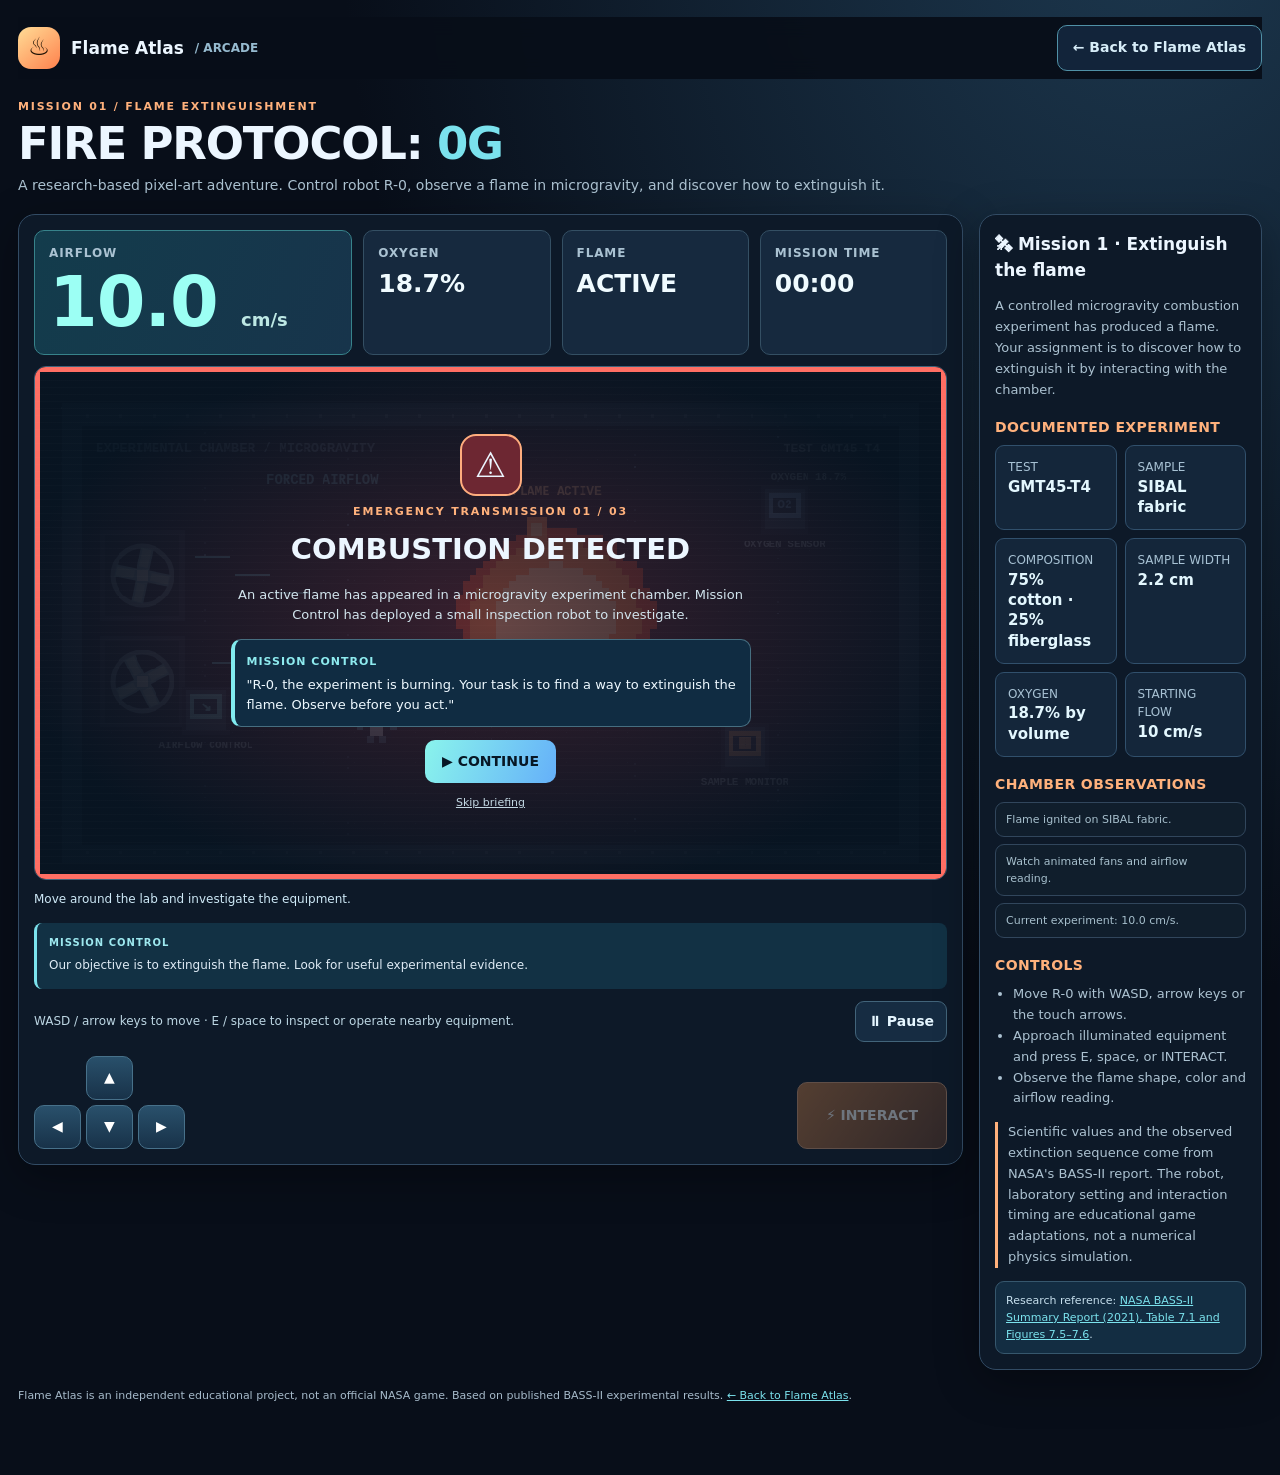
==== commit 7230fc44: "Fix final mission button navigation; enlarge airflow and science data; add persistent Back to Flame " ====
--- a/fire-protocol.html
+++ b/fire-protocol.html
@@ -95,13 +95,41 @@
 @media(max-width:1000px){.layout{grid-template-columns:1fr}.science-data{grid-template-columns:repeat(4,1fr)}}
 @media(max-width:640px){.wrap{padding:13px 9px 34px}.panel{padding:9px}.hud{grid-template-columns:repeat(2,1fr);gap:5px}.readout.air strong{font-size:25px}.science-data{grid-template-columns:repeat(2,1fr)}.cover{padding:8px;align-items:flex-start}.cover .inner{margin:auto}.cover h2{font-size:19px}.cover p{font-size:11px;line-height:1.35}.alarm .symbol{width:35px;height:35px;font-size:22px;margin-bottom:4px}.radio{padding:7px;margin:7px 0}.dpad{grid-template:repeat(2,42px)/repeat(3,42px)}.interact{height:62px;min-width:110px;max-width:144px;font-size:12px}.lead{font-size:12px}}
 @media(prefers-reduced-motion:reduce){.alarm:before,.alarm .symbol{animation:none}.progress-track span{transition:none}}
+
+/* Navigation and legibility improvements: the #airflow span must inherit the numeric size. */
+.top{position:sticky;top:0;z-index:10;padding:8px 0;background:#080e19f2;backdrop-filter:blur(10px)}
+.back{font-size:14px;padding:11px 15px;border-color:#5091a7}
+.hud{grid-template-columns:minmax(0,1.7fr) repeat(3,minmax(0,1fr));gap:11px}
+.readout{padding:13px 14px}
+.readout small{font-size:12px;letter-spacing:.9px;margin-bottom:3px}
+.readout strong{font-size:clamp(19px,2.1vw,25px)}
+.readout.air strong{font-size:clamp(46px,5.7vw,70px);line-height:1.08;letter-spacing:-1px}
+.readout.air strong #airflow{font-size:inherit;color:#9cfff4}
+.readout.air strong span:not(#airflow){font-size:18px;color:#bde8e4;letter-spacing:normal}
+.sidebar h3{font-size:14px}
+.sidebar p,.sidebar li{font-size:13px}
+.fact{padding:12px}
+.fact small{font-size:12px}
+.fact strong{font-size:15px;line-height:1.35}
+.back-to-atlas{border:1px solid #44758d;border-radius:10px;padding:9px 11px;text-decoration:none;color:#bcefff;font-weight:700;font-size:12px}
+@media(max-width:640px){
+  .hud{grid-template-columns:repeat(2,minmax(0,1fr));gap:8px}
+  .readout{padding:10px 12px}
+  .readout strong{font-size:19px}
+  .readout.air strong{font-size:clamp(33px,8vw,46px)}
+  .readout.air strong span:not(#airflow){font-size:13px}
+  .science-data{grid-template-columns:1fr 1fr}
+  .fact strong{font-size:14px}
+  .top{padding:7px 0}
+  .back{font-size:12px}
+}
 </style>
 </head>
 <body>
 <div class="wrap">
 <header class="top">
   <a class="brand" href="index.html"><span class="mark">♨</span>Flame Atlas <span style="color:#96bacf;font-size:12px">/ ARCADE</span></a>
-  <a class="back" href="index.html#biblioteca">← Research Library</a>
+  <a class="back" href="index.html#inicio">← Back to Flame Atlas</a>
 </header>
 <div class="eyebrow" id="missionLabel">Mission 01 / Flame Extinguishment</div>
 <h1>FIRE PROTOCOL: <span>0G</span></h1>
@@ -175,7 +203,7 @@
     <div class="stage-note">Research reference: <a target="_blank" rel="noopener noreferrer" href="https://ntrs.nasa.gov/api/citations/20210011385/downloads/TM-20210011385.pdf">NASA BASS-II Summary Report (2021), Table 7.1 and Figures 7.5–7.6</a>.</div>
   </aside>
 </div>
-<footer>Flame Atlas is an independent educational project, not an official NASA game. Based on published BASS-II experimental results. <a href="index.html#biblioteca">Return to the research catalog</a>.</footer>
+<footer>Flame Atlas is an independent educational project, not an official NASA game. Based on published BASS-II experimental results. <a href="index.html#inicio">← Back to Flame Atlas</a>.</footer>
 </div>
 <dialog id="missionReport" aria-labelledby="reportTitle">
   <span class="pill" id="reportTag">SCIENTIFIC FINDING · NASA BASS-II</span>
@@ -185,6 +213,7 @@
   <div class="dialog-actions">
     <button class="primary" id="nextMission">▶ INVESTIGATE THE CAUSE</button>
     <button class="secondary" id="replay">↻ REPLAY</button>
+    <a href="index.html#inicio" class="back-to-atlas">← Back to Flame Atlas</a>
     <a target="_blank" rel="noopener noreferrer" href="https://ntrs.nasa.gov/api/citations/20210011385/downloads/TM-20210011385.pdf">Read NASA's report ↗</a>
   </div>
 </dialog>
@@ -341,7 +370,7 @@
         const texts={
           fuel:"SIBAL is a cotton-fiberglass blend: 75% cotton and 25% fiberglass. It provides a combustible material.",
           oxygen:"Recorded oxygen concentration: 18.7% by volume. Oxygen supports combustion; this test had a controlled atmospheric condition.",
-          igniter:"An electrically heated sawtooth wire igniter was used at a sample end in the BASS-II experimental setup. This is the direct source of ignition heat.",
+          igniter:"A heated igniter wire was used at the sample end in the BASS-II experimental setup. This provided the ignition heat.",
           air:"The measured airflow changed from 10 to 2.2 cm/s. It influenced flame shape, spread and extinction, but did not replace fuel, oxygen or ignition heat."
         };
         writeStatus("EVIDENCE LOGGED",texts[device.id]+(evidence.size===4?" All clues collected: find the analysis console.":""));
@@ -355,8 +384,8 @@
     $("reportTag").textContent=isFirst?"RESEARCH FINDING · BASS-II / GMT45-T4":"FINAL REPORT · MISSION 02";
     $("reportTitle").textContent=title;$("reportIntro").textContent=message;
     $("reportBody").innerHTML=body;
-    $("nextMission").textContent=isFirst?"▶ BEGIN MISSION 2":"✓ MISSIONS COMPLETE";
-    $("nextMission").disabled=!isFirst;
+    $("nextMission").textContent=isFirst?"▶ BEGIN MISSION 2":"← BACK TO FLAME ATLAS";
+    $("nextMission").disabled=false;
     $("replay").textContent=isFirst?"↻ REPLAY MISSION 1":"↻ REPLAY MISSION 2";
     updateHUD();
     report.showModal();
@@ -533,7 +562,10 @@
   $("interact").addEventListener("click",interact);
   $("pauseButton").addEventListener("click",togglePause);
   $("resume").addEventListener("click",togglePause);
-  $("nextMission").addEventListener("click",()=>{if(level===1)resetLevel(2);});
+  $("nextMission").addEventListener("click",()=>{
+    if(level===1){resetLevel(2);}
+    else{window.location.assign("index.html#inicio");}
+  });
   $("replay").addEventListener("click",()=>resetLevel(level));
   $("analysisClose").addEventListener("click",()=>analysis.close());
   document.querySelectorAll("[data-answer]").forEach(button=>button.addEventListener("click",()=>{
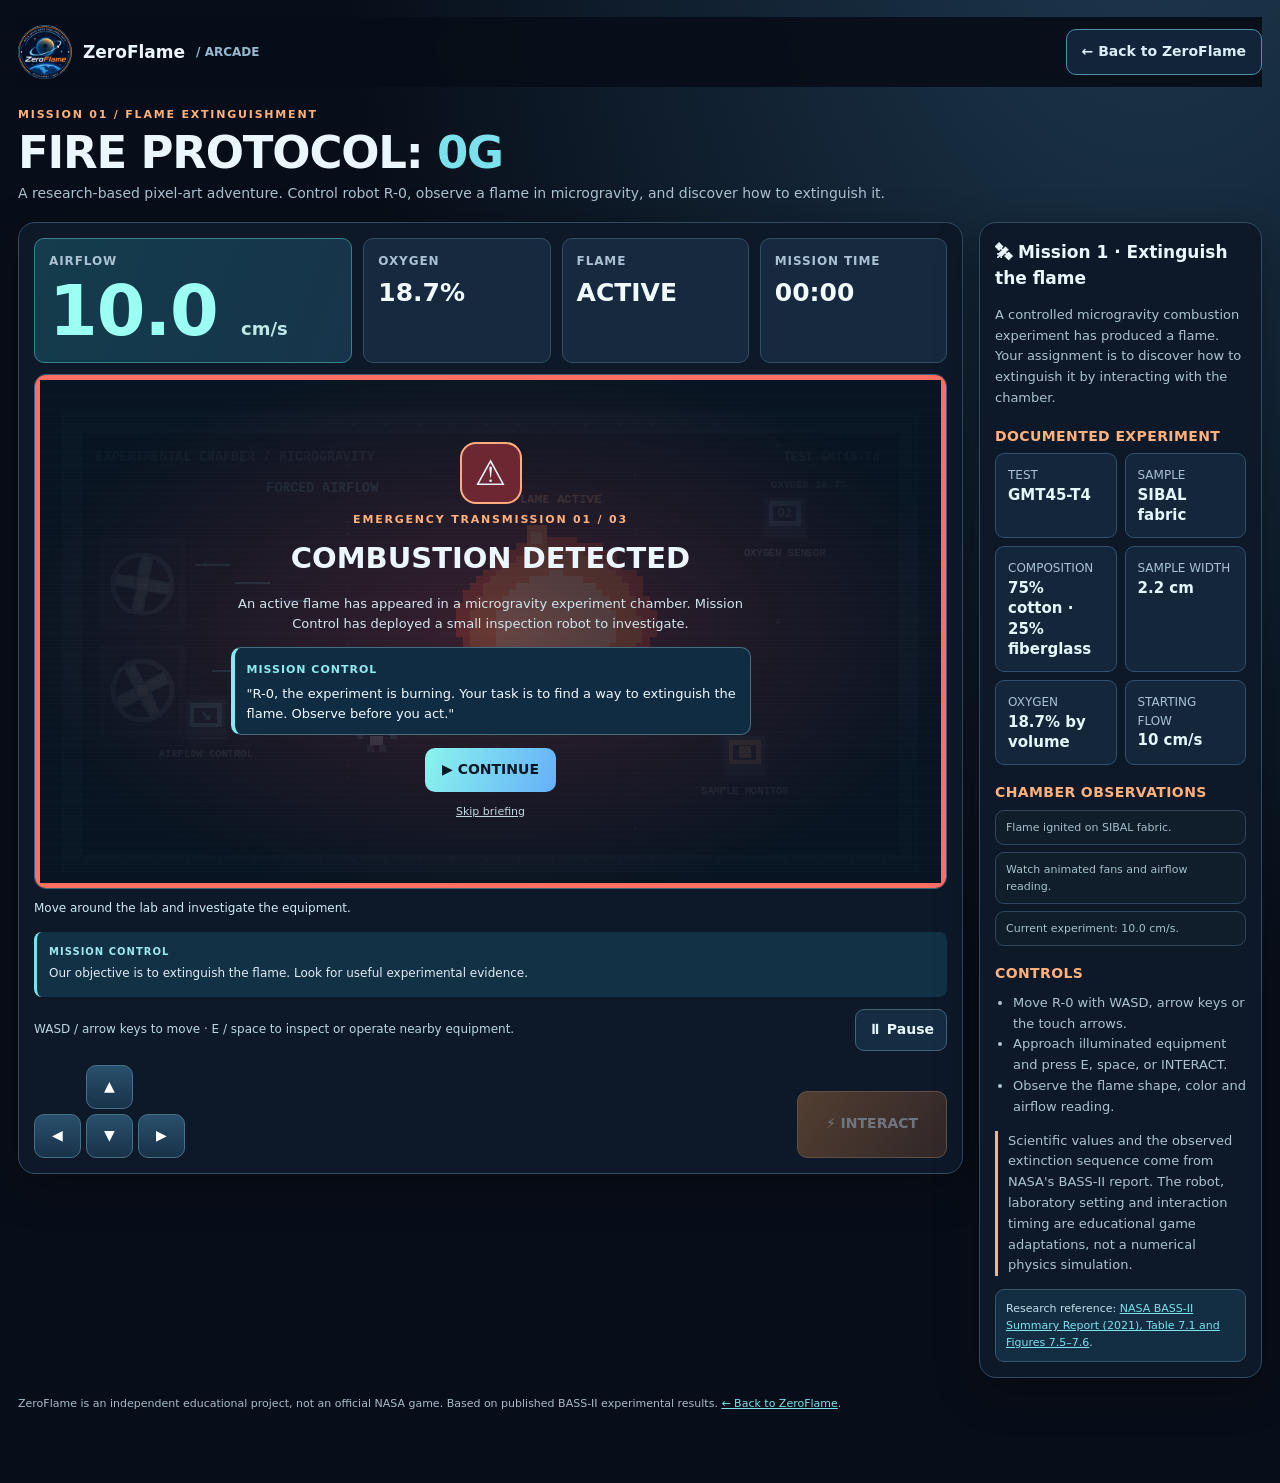
==== commit c53c7c34: "Actualiza el nombre y el emblema de ZeroFlame" ====
--- a/fire-protocol.html
+++ b/fire-protocol.html
@@ -4,7 +4,8 @@
 <meta charset="utf-8">
 <meta name="viewport" content="width=device-width, initial-scale=1">
 <meta name="theme-color" content="#080e19">
-<title>Fire Protocol: 0G | Flame Atlas</title>
+<title>Fire Protocol: 0G | ZeroFlame</title>
+<link rel="stylesheet" href="zeroflame-logo.css">
 <style>
 :root{color-scheme:dark;--bg:#080e19;--panel:#101d2d;--border:#324b64;--text:#ecf6ff;--muted:#acc2d1;--cyan:#7be2ed;--orange:#ffb17c;--green:#8ee6bd;--violet:#bcb0f8}
 *{box-sizing:border-box}
@@ -14,7 +15,7 @@
 .wrap{max-width:1280px;margin:auto;padding:17px 18px 52px}
 .top{display:flex;justify-content:space-between;align-items:center;gap:12px;flex-wrap:wrap;margin-bottom:20px}
 .brand{display:flex;gap:11px;align-items:center;text-decoration:none;color:var(--text);font-size:17px;font-weight:800}
-.mark{width:42px;height:42px;background:linear-gradient(140deg,#ffdc96,#ff814d);border-radius:13px;display:grid;place-items:center;color:#201205;font-size:25px}
+
 .back{padding:9px 12px;border:1px solid #365771;background:#12243a;text-decoration:none;color:#d7edf8;border-radius:10px;font-weight:700;font-size:12px}
 .eyebrow{font:800 11px/1.5 system-ui;letter-spacing:1.8px;text-transform:uppercase;color:var(--orange)}
 h1{font-size:clamp(29px,4.1vw,45px);margin:4px 0 5px;letter-spacing:-1.2px;line-height:1.13}
@@ -128,8 +129,8 @@
 <body>
 <div class="wrap">
 <header class="top">
-  <a class="brand" href="index.html"><span class="mark">♨</span>Flame Atlas <span style="color:#96bacf;font-size:12px">/ ARCADE</span></a>
-  <a class="back" href="index.html#inicio">← Back to Flame Atlas</a>
+  <a class="brand" href="index.html"><span class="zeroflame-logo"><img src="zeroflame-emblema.jpg" alt="" width="1254" height="1254"></span>ZeroFlame <span style="color:#96bacf;font-size:12px">/ ARCADE</span></a>
+  <a class="back" href="index.html#inicio">← Back to ZeroFlame</a>
 </header>
 <div class="eyebrow" id="missionLabel">Mission 01 / Flame Extinguishment</div>
 <h1>FIRE PROTOCOL: <span>0G</span></h1>
@@ -203,7 +204,7 @@
     <div class="stage-note">Research reference: <a target="_blank" rel="noopener noreferrer" href="https://ntrs.nasa.gov/api/citations/20210011385/downloads/TM-20210011385.pdf">NASA BASS-II Summary Report (2021), Table 7.1 and Figures 7.5–7.6</a>.</div>
   </aside>
 </div>
-<footer>Flame Atlas is an independent educational project, not an official NASA game. Based on published BASS-II experimental results. <a href="index.html#inicio">← Back to Flame Atlas</a>.</footer>
+<footer>ZeroFlame is an independent educational project, not an official NASA game. Based on published BASS-II experimental results. <a href="index.html#inicio">← Back to ZeroFlame</a>.</footer>
 </div>
 <dialog id="missionReport" aria-labelledby="reportTitle">
   <span class="pill" id="reportTag">SCIENTIFIC FINDING · NASA BASS-II</span>
@@ -213,7 +214,7 @@
   <div class="dialog-actions">
     <button class="primary" id="nextMission">▶ INVESTIGATE THE CAUSE</button>
     <button class="secondary" id="replay">↻ REPLAY</button>
-    <a href="index.html#inicio" class="back-to-atlas">← Back to Flame Atlas</a>
+    <a href="index.html#inicio" class="back-to-atlas">← Back to ZeroFlame</a>
     <a target="_blank" rel="noopener noreferrer" href="https://ntrs.nasa.gov/api/citations/20210011385/downloads/TM-20210011385.pdf">Read NASA's report ↗</a>
   </div>
 </dialog>
@@ -240,6 +241,14 @@
   const flowStages = [10, 8, 4, 2.2];
   const keys = {up:false,down:false,left:false,right:false};
   const keyMap = {w:"up",arrowup:"up",s:"down",arrowdown:"down",a:"left",arrowleft:"left",d:"right",arrowright:"right"};
+  // The interactive airflow terminal moves after every successful adjustment.
+  // Coordinates refer only to the game layout, not to the NASA apparatus.
+  const airflowControlPositions = [
+    {x:180,y:365},
+    {x:465,y:155},
+    {x:815,y:320},
+    {x:240,y:165}
+  ];
   const deviceL1 = [
     {id:"fan",x:180,y:365,label:"AIRFLOW CONTROL",color:"#83eefa"},
     {id:"oxygen",x:790,y:153,label:"OXYGEN SENSOR",color:"#88c8fb"},
@@ -268,6 +277,13 @@
     $("ticker").textContent = text;
   }
   function currFlow(){return level===1?flowStages[stageIndex]:2.2;}
+  function moveAirflowControl(){
+    const position=airflowControlPositions[stageIndex];
+    const terminal=deviceL1.find(device=>device.id==="fan");
+    terminal.x=position.x;
+    terminal.y=position.y;
+    terminal.label=stageIndex===flowStages.length-1?"AIRFLOW SECURED":"AIRFLOW CONTROL";
+  }
   function setBriefing(idx){
     briefIndex=idx;
     const b=briefing[idx];
@@ -280,7 +296,7 @@
   }
   function resetLevel(what){
     level=what;mode="playing";frame=0;clock=0;robot={x:360,y:370,vx:0,vy:0};
-    stageIndex=0;holdTime=0;scenarioRisk=0;cooldown=0;evidence=new Set();scanCount=0;wrongCount=0;
+    stageIndex=0;moveAirflowControl();holdTime=0;scenarioRisk=0;cooldown=0;evidence=new Set();scanCount=0;wrongCount=0;
     Object.keys(keys).forEach(k=>keys[k]=false);
     $("intro").hidden=true;$("pauseCover").hidden=true;$("pauseButton").disabled=false;$("pauseButton").textContent="⏸ Pause";$("interact").disabled=false;
     if(report.open)report.close();if(analysis.open)analysis.close();
@@ -347,12 +363,13 @@
       if(device.id==="fan"){
         if(stageIndex<flowStages.length-1){
           stageIndex++;
+          moveAirflowControl();
           holdTime=0;
           const flow=currFlow();
           const text=stageIndex===1?"Airflow is now 8.0 cm/s. Watch the flame become shorter and narrower.":
             stageIndex===2?"Airflow is now 4.0 cm/s. The flame is smaller. What could happen at lower flow?":
             "Airflow has reached 2.2 cm/s. The flame is becoming blue and round. Keep observing: extinction is not immediate.";
-          writeStatus("OBSERVATION",text);
+          writeStatus("OBSERVATION",text+(stageIndex<flowStages.length-1?" The airflow control has appeared at a different location.":""));
         }else{
           writeStatus("RESEARCH OFFICER","2.2 cm/s is being held. Observe the shrinking blue flame.");
         }
@@ -384,7 +401,7 @@
     $("reportTag").textContent=isFirst?"RESEARCH FINDING · BASS-II / GMT45-T4":"FINAL REPORT · MISSION 02";
     $("reportTitle").textContent=title;$("reportIntro").textContent=message;
     $("reportBody").innerHTML=body;
-    $("nextMission").textContent=isFirst?"▶ BEGIN MISSION 2":"← BACK TO FLAME ATLAS";
+    $("nextMission").textContent=isFirst?"▶ BEGIN MISSION 2":"← BACK TO ZEROFLAME";
     $("nextMission").disabled=false;
     $("replay").textContent=isFirst?"↻ REPLAY MISSION 1":"↻ REPLAY MISSION 2";
     updateHUD();
--- a/zeroflame-logo.css
+++ b/zeroflame-logo.css
@@ -0,0 +1,18 @@
+.zeroflame-logo {
+  position: relative;
+  display: block;
+  flex: none;
+  width: 54px;
+  aspect-ratio: 1;
+  border-radius: 50%;
+  overflow: hidden;
+}
+
+/* El recorte coincide con el aro exterior del emblema original de 1254 × 1254. */
+.zeroflame-logo img {
+  position: absolute;
+  inset: -3.95% auto auto -5.02%;
+  width: 110.48%;
+  height: 112.57%;
+  max-width: none;
+}
